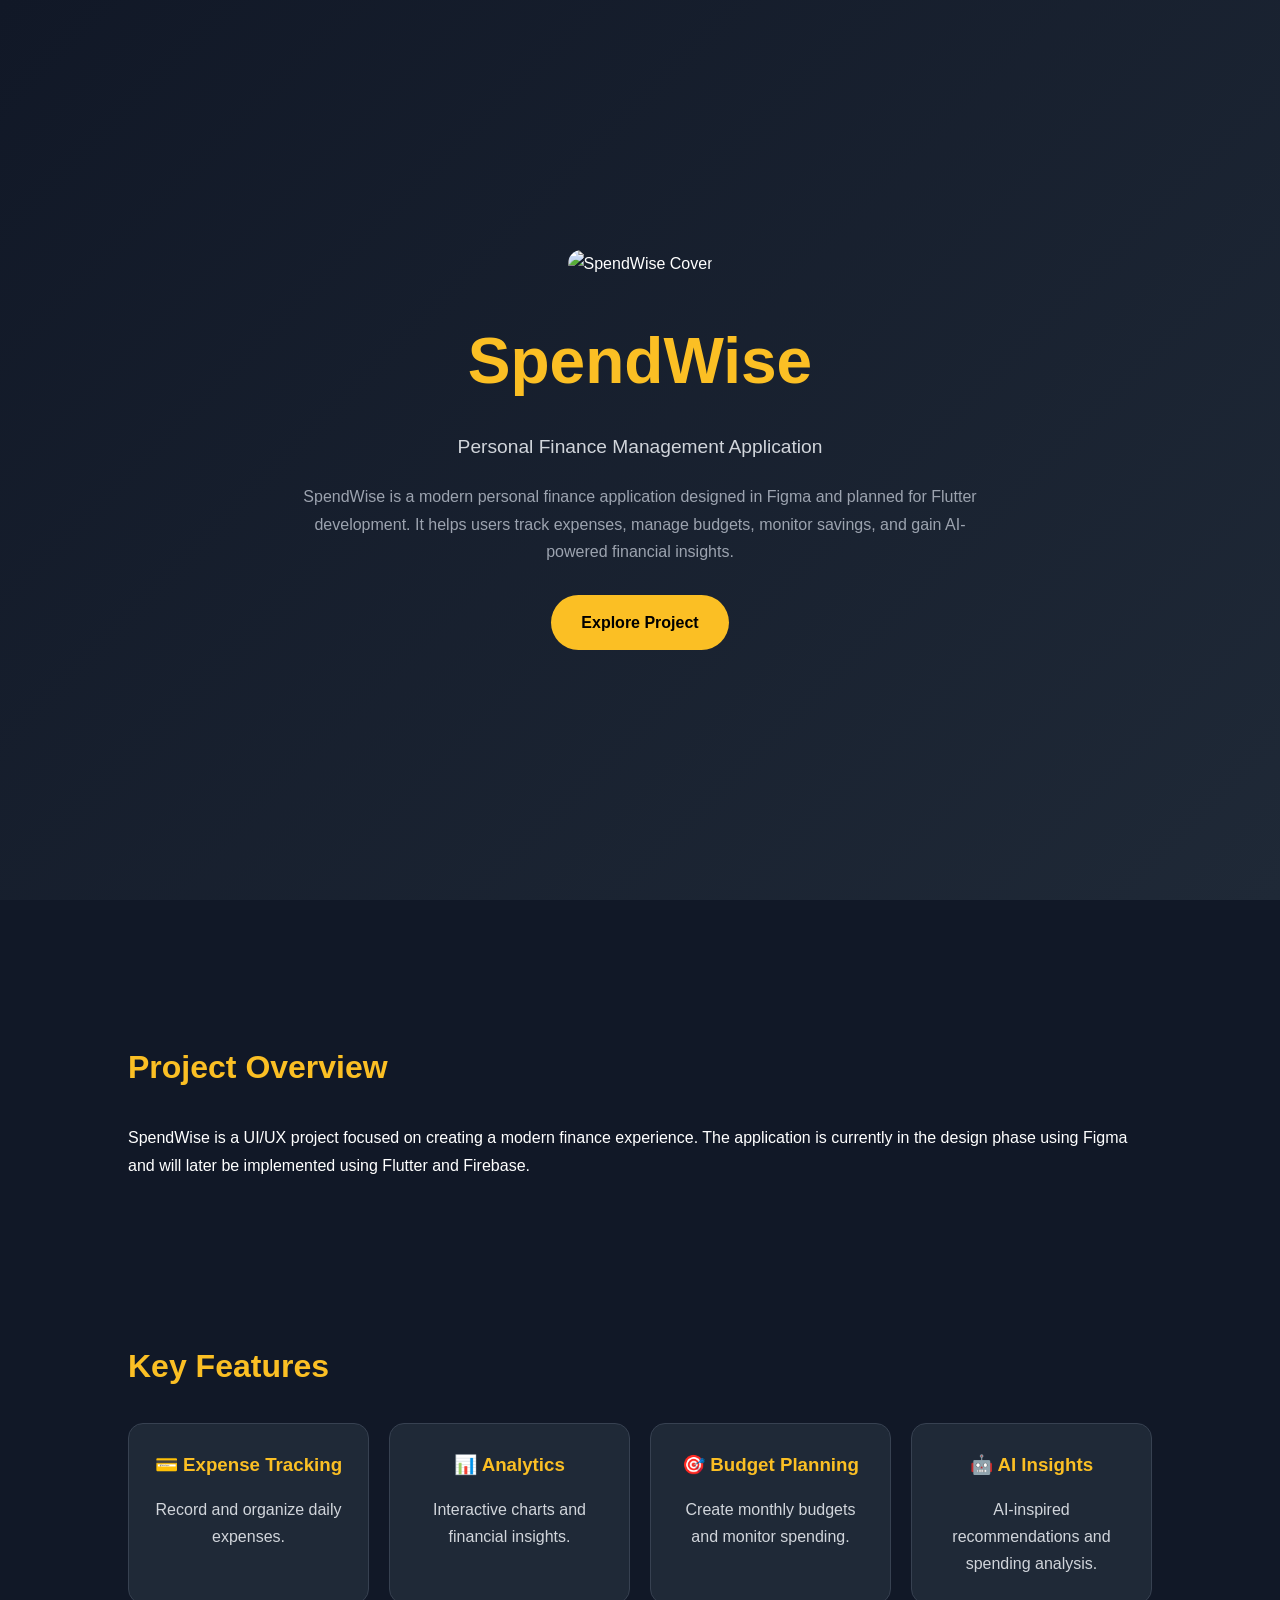
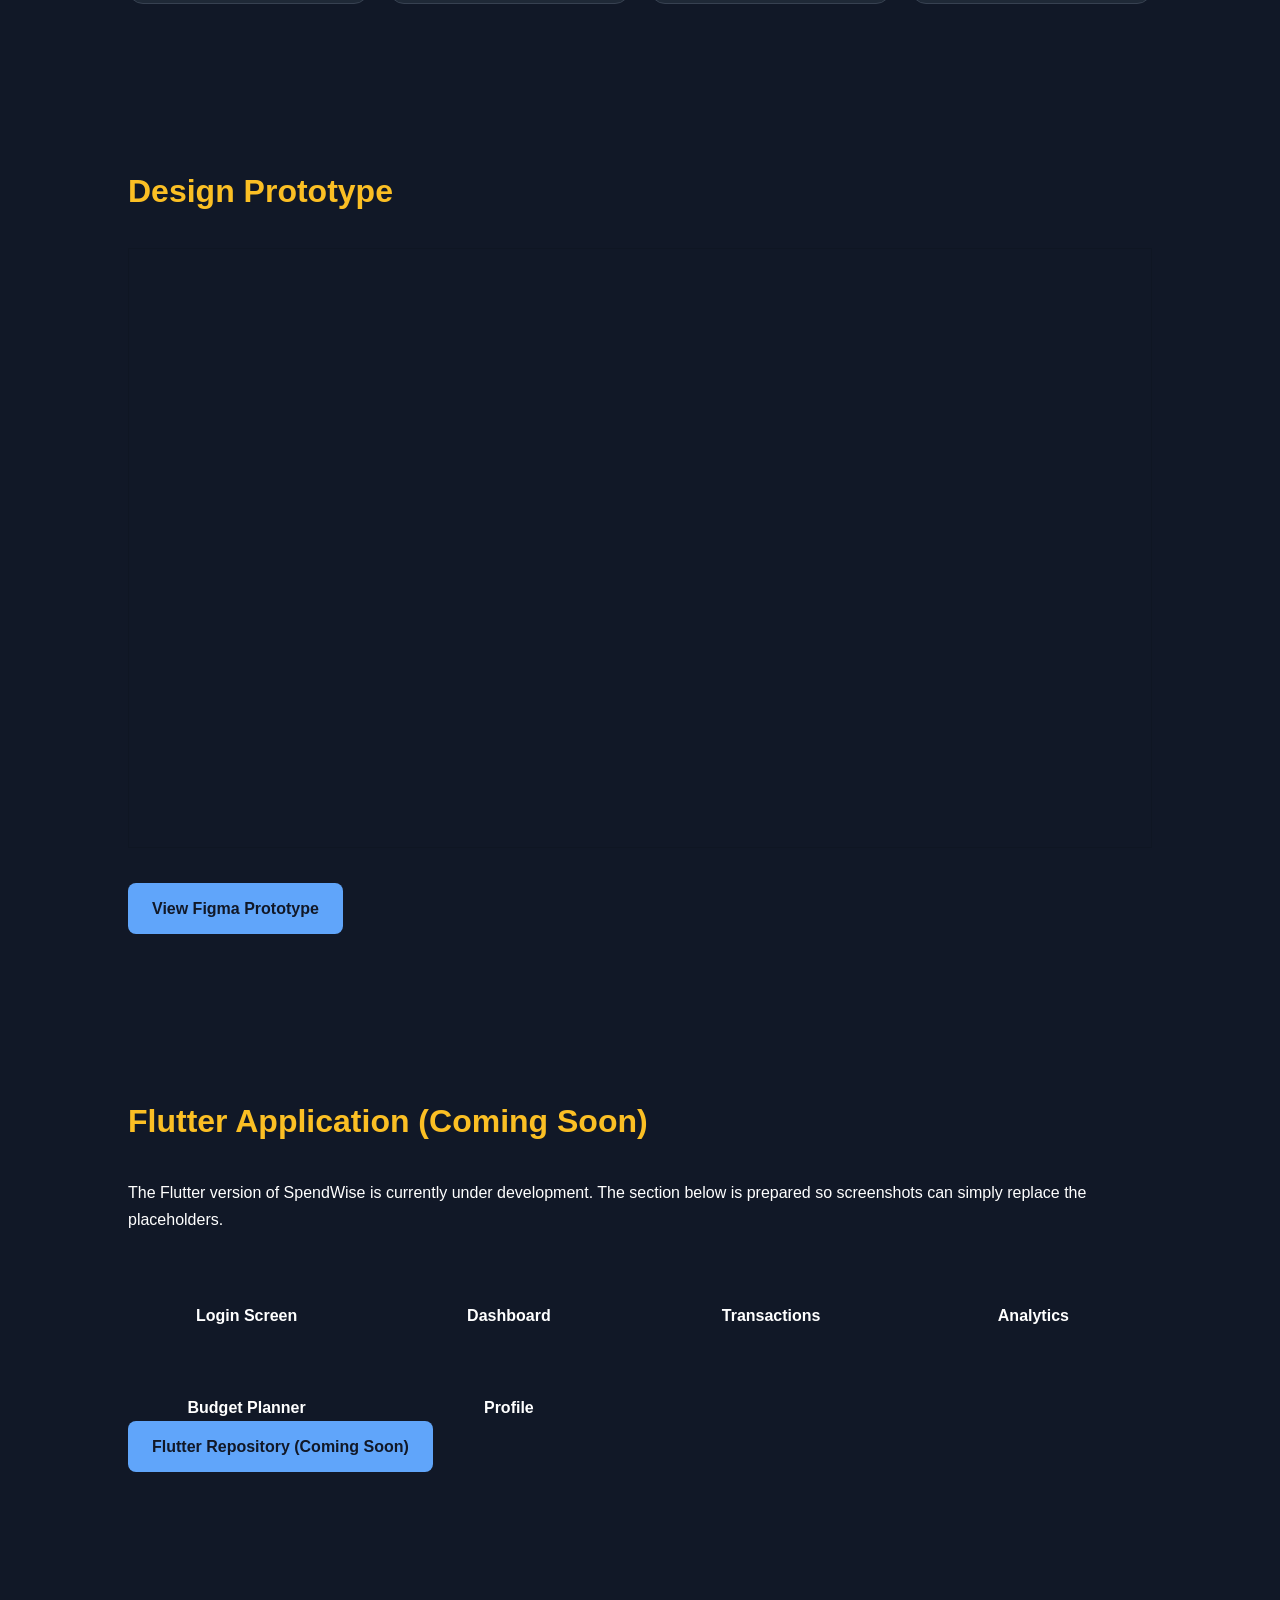
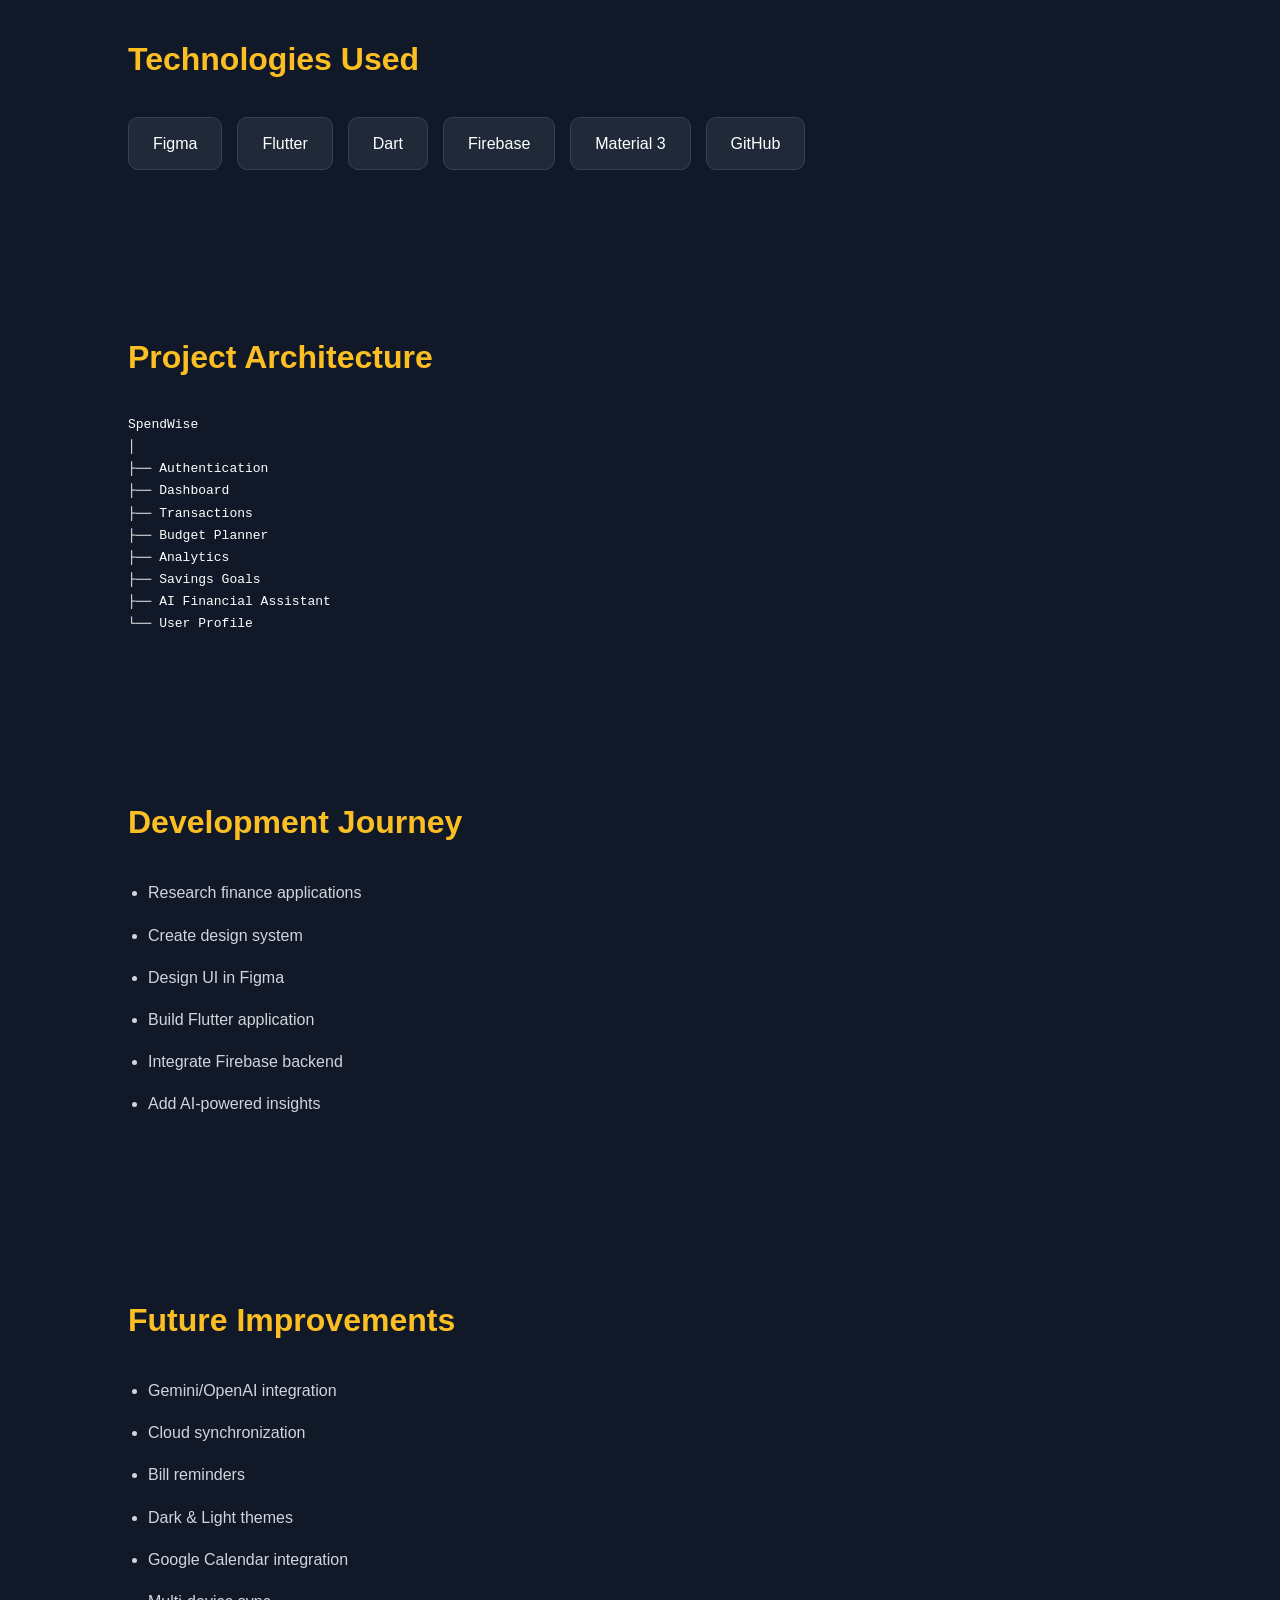
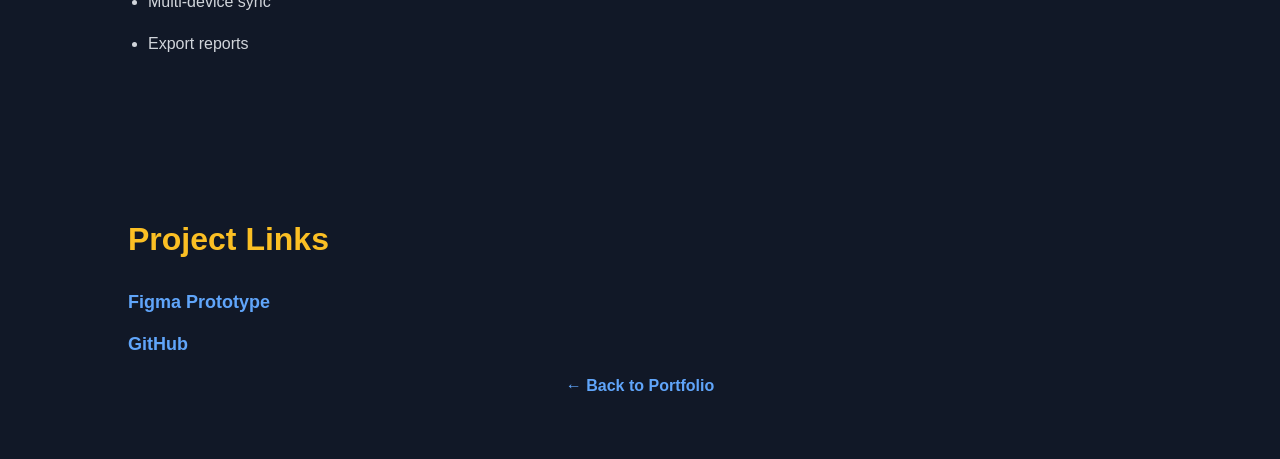
==== spendwise.html @ 38d52746 "Update spendwise.html" ====
<!DOCTYPE html>
<html lang="en">
<head>
<meta charset="UTF-8">
<meta name="viewport" content="width=device-width, initial-scale=1.0">
<title>SpendWise | Amritha Lal</title>
<link rel="stylesheet" href="style.css">
</head>
<body>

<header class="hero">
<div class="hero-content">
<img src="spendwise-cover.jpeg" alt="SpendWise Cover" class="project-image">
<h1>SpendWise</h1>
<p class="subtitle">Personal Finance Management Application</p>
<p class="description">
SpendWise is a modern personal finance application designed in Figma and planned
for Flutter development. It helps users track expenses, manage budgets,
monitor savings, and gain AI-powered financial insights.
</p>
<a href="#overview" class="btn">Explore Project</a>
</div>
</header>

<section id="overview">
<h2>Project Overview</h2>
<p>
SpendWise is a UI/UX project focused on creating a modern finance experience.
The application is currently in the design phase using Figma and will later
be implemented using Flutter and Firebase.
</p>
</section>

<section>
<h2>Key Features</h2>

<div class="feature-container">

<div class="feature-card">
<h3>💳 Expense Tracking</h3>
<p>Record and organize daily expenses.</p>
</div>

<div class="feature-card">
<h3>📊 Analytics</h3>
<p>Interactive charts and financial insights.</p>
</div>

<div class="feature-card">
<h3>🎯 Budget Planning</h3>
<p>Create monthly budgets and monitor spending.</p>
</div>

<div class="feature-card">
<h3>🤖 AI Insights</h3>
<p>AI-inspired recommendations and spending analysis.</p>
</div>

</div>
</section>

<section>
<h2>Design Prototype</h2>

<iframe
style="border:1px solid rgba(0,0,0,.1)"
width="100%"
height="600"
src="https://embed.figma.com/design/I4mIQQeDhkKKWaCfkrU2Qx/Untitled?node-id=3-3140&embed-host=share"
allowfullscreen>
</iframe>

<br><br>

<a href="https://www.figma.com/proto/I4mIQQeDhkKKWaCfkrU2Qx/Untitled?node-id=3-3140&t=xR0ZHUvNyePggxF4-1"
target="_blank"
class="figma-btn">
View Figma Prototype
</a>

</section>

<section>

<h2>Flutter Application (Coming Soon)</h2>

<p>
The Flutter version of SpendWise is currently under development.
The section below is prepared so screenshots can simply replace the placeholders.
</p>

<div class="flutter-gallery">

<div class="app-screen">
<img src="login-placeholder.jpeg" alt="">
<h4>Login Screen</h4>
</div>

<div class="app-screen">
<img src="dashboard-placeholder.jpeg" alt="">
<h4>Dashboard</h4>
</div>

<div class="app-screen">
<img src="transactions-placeholder.jpeg" alt="">
<h4>Transactions</h4>
</div>

<div class="app-screen">
<img src="analytics-placeholder.jpeg" alt="">
<h4>Analytics</h4>
</div>

<div class="app-screen">
<img src="budget-placeholder.jpeg" alt="">
<h4>Budget Planner</h4>
</div>

<div class="app-screen">
<img src="profile-placeholder.jpeg" alt="">
<h4>Profile</h4>
</div>

</div>

<a href="https://github.com/AMRITHA-LAL/SpendWise"
target="_blank"
class="figma-btn">
Flutter Repository (Coming Soon)
</a>

</section>

<section>

<h2>Technologies Used</h2>

<div class="skills-container">
<div class="skill">Figma</div>
<div class="skill">Flutter</div>
<div class="skill">Dart</div>
<div class="skill">Firebase</div>
<div class="skill">Material 3</div>
<div class="skill">GitHub</div>
</div>

</section>

<section>

<h2>Project Architecture</h2>

<pre>
SpendWise
│
├── Authentication
├── Dashboard
├── Transactions
├── Budget Planner
├── Analytics
├── Savings Goals
├── AI Financial Assistant
└── User Profile
</pre>

</section>

<section>

<h2>Development Journey</h2>

<ul>
<li>Research finance applications</li>
<li>Create design system</li>
<li>Design UI in Figma</li>
<li>Build Flutter application</li>
<li>Integrate Firebase backend</li>
<li>Add AI-powered insights</li>
</ul>

</section>

<section>

<h2>Future Improvements</h2>

<ul>
<li>Gemini/OpenAI integration</li>
<li>Cloud synchronization</li>
<li>Bill reminders</li>
<li>Dark & Light themes</li>
<li>Google Calendar integration</li>
<li>Multi-device sync</li>
<li>Export reports</li>
</ul>

</section>

<section id="contact">

<h2>Project Links</h2>

<p><a href="https://www.figma.com/proto/I4mIQQeDhkKKWaCfkrU2Qx/Untitled?node-id=3-3140&t=xR0ZHUvNyePggxF4-1">Figma Prototype</a></p>

<p><a href="https://github.com/AMRITHA-LAL">GitHub</a></p>

<div style="text-align:center;">

    <a href="index.html" class="back-btn">
        ← Back to Portfolio
    </a>

</div>

</section>

</body>
</html>
---- style.css ----
*{
    margin:0;
    padding:0;
    box-sizing:border-box;
}

html{
    scroll-behavior:smooth;
}

body{
    font-family:Segoe UI, sans-serif;
    background:#111827;
    color:white;
    line-height:1.7;
}

/* HERO */

.hero{
    min-height:100vh;
    display:flex;
    justify-content:center;
    align-items:center;
    text-align:center;
    padding:40px;
    margin-bottom:60px;
    background:linear-gradient(
    135deg,
    #111827,
    #1f2937
    );
}

.profile-image{
    width:180px;
    height:180px;
    object-fit:cover;
    border-radius:50%;
    border:5px solid #ffffff;
    box-shadow:0 4px 15px rgba(0,0,0,0.2);
    margin-bottom:20px;
}

.hero-content{
    max-width:700px;
     color:white;
}

.hero h3{
    color:#fbbf24;
    margin-bottom:10px;
}

.hero h1{
    font-size:4rem;
    margin-bottom:15px;
}

.subtitle{
    font-size:1.4rem;
    color:#d1d5db;
}

.description{
    margin-top:20px;
    margin-bottom:30px;
    color:#9ca3af;
}

.btn{
    display:inline-block;
    padding:14px 30px;
    background:#fbbf24;
    color:black;
    text-decoration:none;
    border-radius:30px;
    font-weight:bold;
}

/* SECTIONS */

section{
    padding:80px 10%;
}

section h2{
    margin-bottom:30px;
    font-size:2rem;
    color:#fbbf24;
}

/* ABOUT */

#about p{
    max-width:800px;
    color:#d1d5db;
}

/* SKILLS */

.skills-container{
    display:flex;
    flex-wrap:wrap;
    gap:15px;
}

.skill{
    background:#1f2937;
    padding:12px 24px;
    border-radius:10px;
    border:1px solid #374151;
}

/* PROJECT */

.project-card{
    background:#1f2937;
    padding:25px;
    border-radius:15px;
    border:1px solid #374151;
}

.project-card h3{
    margin-bottom:15px;
    color:#fbbf24;
}

/* BLOG */

.blog-grid{
    display:grid;
    grid-template-columns:
    repeat(auto-fit,minmax(280px,1fr));
    gap:25px;
}

.blog-card{
    background:#1f2937;
    padding:25px;
    border-radius:15px;
    border:1px solid #374151;
    transition:0.3s;
}

.blog-card:hover{
    transform:translateY(-5px);
}

.blog-card h3{
    margin-bottom:10px;
}

.date{
    color:#9ca3af;
    margin-bottom:15px;
}

.blog-card a{
    display:inline-block;
    margin-top:15px;
    color:#60a5fa;
    text-decoration:none;
    font-weight:bold;
}

/* CONTACT */

/* CONTACT SECTION */

#contact{
    padding: 60px 10%;
}

#contact h2{
    color: #fbbf24;
    margin-bottom: 20px;
}

#contact p{
    margin-bottom: 12px;
    font-size: 18px;
}

#contact a{
     color:#60a5fa;
    text-decoration: none;
}

#contact a:hover{
    text-decoration: underline;
}

/* MOBILE */

@media(max-width:768px){

.hero h1{
    font-size:2.5rem;
}

.subtitle{
    font-size:1.1rem;
}

section{
    padding:60px 8%;
}

}
/* GALLERY */

.filter-buttons{
    margin-bottom:20px;
}

.filter-buttons button{
    padding:10px 20px;
    margin:5px;
    border:none;
    border-radius:8px;
    cursor:pointer;
    background:#fbbf24;
    font-weight:bold;
}

.gallery-grid{
    display:grid;
    grid-template-columns:
    repeat(auto-fit,minmax(250px,1fr));
    gap:20px;
}

.gallery-card{
    background:#1f2937;
    padding:30px;
    border-radius:15px;
    border:1px solid #374151;
    transition:0.3s;
}

.gallery-card{
    background:#1f2937;
    padding:30px;
    border-radius:15px;
    border:1px solid #374151;
    transition:all 0.4s ease;
}

.hide{
    opacity:0;
    transform:scale(0.9);
    pointer-events:none;
    position:absolute;
}
/* FIGMA EMBED */

.figma-preview{
    margin-top:20px;
    margin-bottom:20px;
    border-radius:12px;
    overflow:hidden;
}

.figma-btn{
    display:inline-block;
    background:#60a5fa;
    color:#111827;
    text-decoration:none;
    padding:12px 24px;
    border-radius:8px;
    font-weight:bold;
    transition:0.3s;
}

.figma-btn:hover{
    transform:translateY(-2px);
}


.hero h1{

font-size:4rem;

color:#fbbf24;

margin-bottom:15px;

}

.subtitle{

font-size:1.2rem;

color:#d1d5db;

}

h2{

margin-bottom:25px;

color:#fbbf24;

font-size:2.2rem;

}

#count{

margin-bottom:20px;

color:#d1d5db;

}

.project-card,
.email-box{

background:#1f2937;

padding:30px;

border-radius:15px;

border:1px solid #374151;

margin-bottom:20px;

transition:0.3s;

}

.project-card:hover{

transform:translateY(-5px);

}

.project-card h3{

color:#fbbf24;

margin-bottom:10px;

}

.project-card p{

color:#d1d5db;

}

a{
    color:#60a5fa;
    text-decoration:none;
    font-weight:bold;
    transition:0.3s;
}

a:hover{
    color:#93c5fd;
}

ul{

padding-left:20px;

}

li{

margin-bottom:15px;

color:#d1d5db;

}

hr{

border:none;

height:1px;

background:#374151;

margin:40px 0;

}

@media(max-width:768px){

.hero h1{

font-size:2.5rem;

}

h2{

font-size:1.8rem;

}

}
.flutter-gallery {

    display: grid;
    grid-template-columns: repeat(auto-fit, minmax(220px, 1fr));
    gap: 25px;
    margin-top: 30px;

}


.app-screen {

    text-align: center;

}


.app-screen img {

    width: 100%;
    max-width: 260px;
    border-radius: 20px;
    box-shadow: 0 10px 25px rgba(0,0,0,0.15);

}


.app-screen h4 {

    margin-top: 12px;

}
.project-image {

    width: 300px;
    max-width: 90%;
    border-radius: 25px;
    margin-bottom: 30px;

}
.feature-container {

display:grid;
grid-template-columns:repeat(auto-fit,minmax(220px,1fr));
gap:20px;
margin-top:30px;

}


.feature-card {

    padding: 25px;
    border-radius: 15px;
    background: #1f2937;
    text-align: center;
    color: #ffffff;
    border: 1px solid #374151;
    transition: 0.3s;
}

.feature-card:hover{
    transform: translateY(-6px);
}

.feature-card h3 {

    color: #fbbf24;
    margin-bottom: 15px;

}

.feature-card p {

    color: #d1d5db;
    line-height: 1.7;

}.demo-video {

    width: 90%;
    max-width: 1000px;
    height: auto;
    display: block;
    margin: 40px auto;
    border-radius: 20px;

}
.video-container {

    display: flex;
    justify-content: center;
    align-items: center;
    width: 100%;

}
.flutter-slider {

    width:100%;
    max-width:450px;
    height:650px;

    margin:40px auto;

    position:relative;

    overflow:hidden;

    border-radius:25px;

}


.slide {

    width:100%;
    height:100%;

    object-fit:contain;

    display:none;

}


.slide.active {

    display:block;

}



.slide-caption {

    text-align:center;

}



.slider-buttons {

    text-align:center;

    margin-top:20px;

}


.slider-buttons button {

    padding:10px 20px;

    margin:5px;

    border:none;

    border-radius:20px;

    cursor:pointer;

}
.flutter-slider {

width:100%;

max-width:420px;

height:700px;

margin:40px auto;

overflow:hidden;

border-radius:25px;

background:#111827;

}



.slide {

width:100%;

height:100%;

object-fit:contain;

display:none;

}



.slide.active {

display:block;

}



.slide-caption {

text-align:center;

margin-top:20px;

}



.slider-buttons {

text-align:center;

margin-top:20px;

}


.slider-buttons button {

padding:12px 25px;

margin:5px;

border:none;

border-radius:25px;

cursor:pointer;

font-size:16px;

}
.project-divider{
    border:0;
    height:1px;
    background:#555;
    margin:25px 0;
}
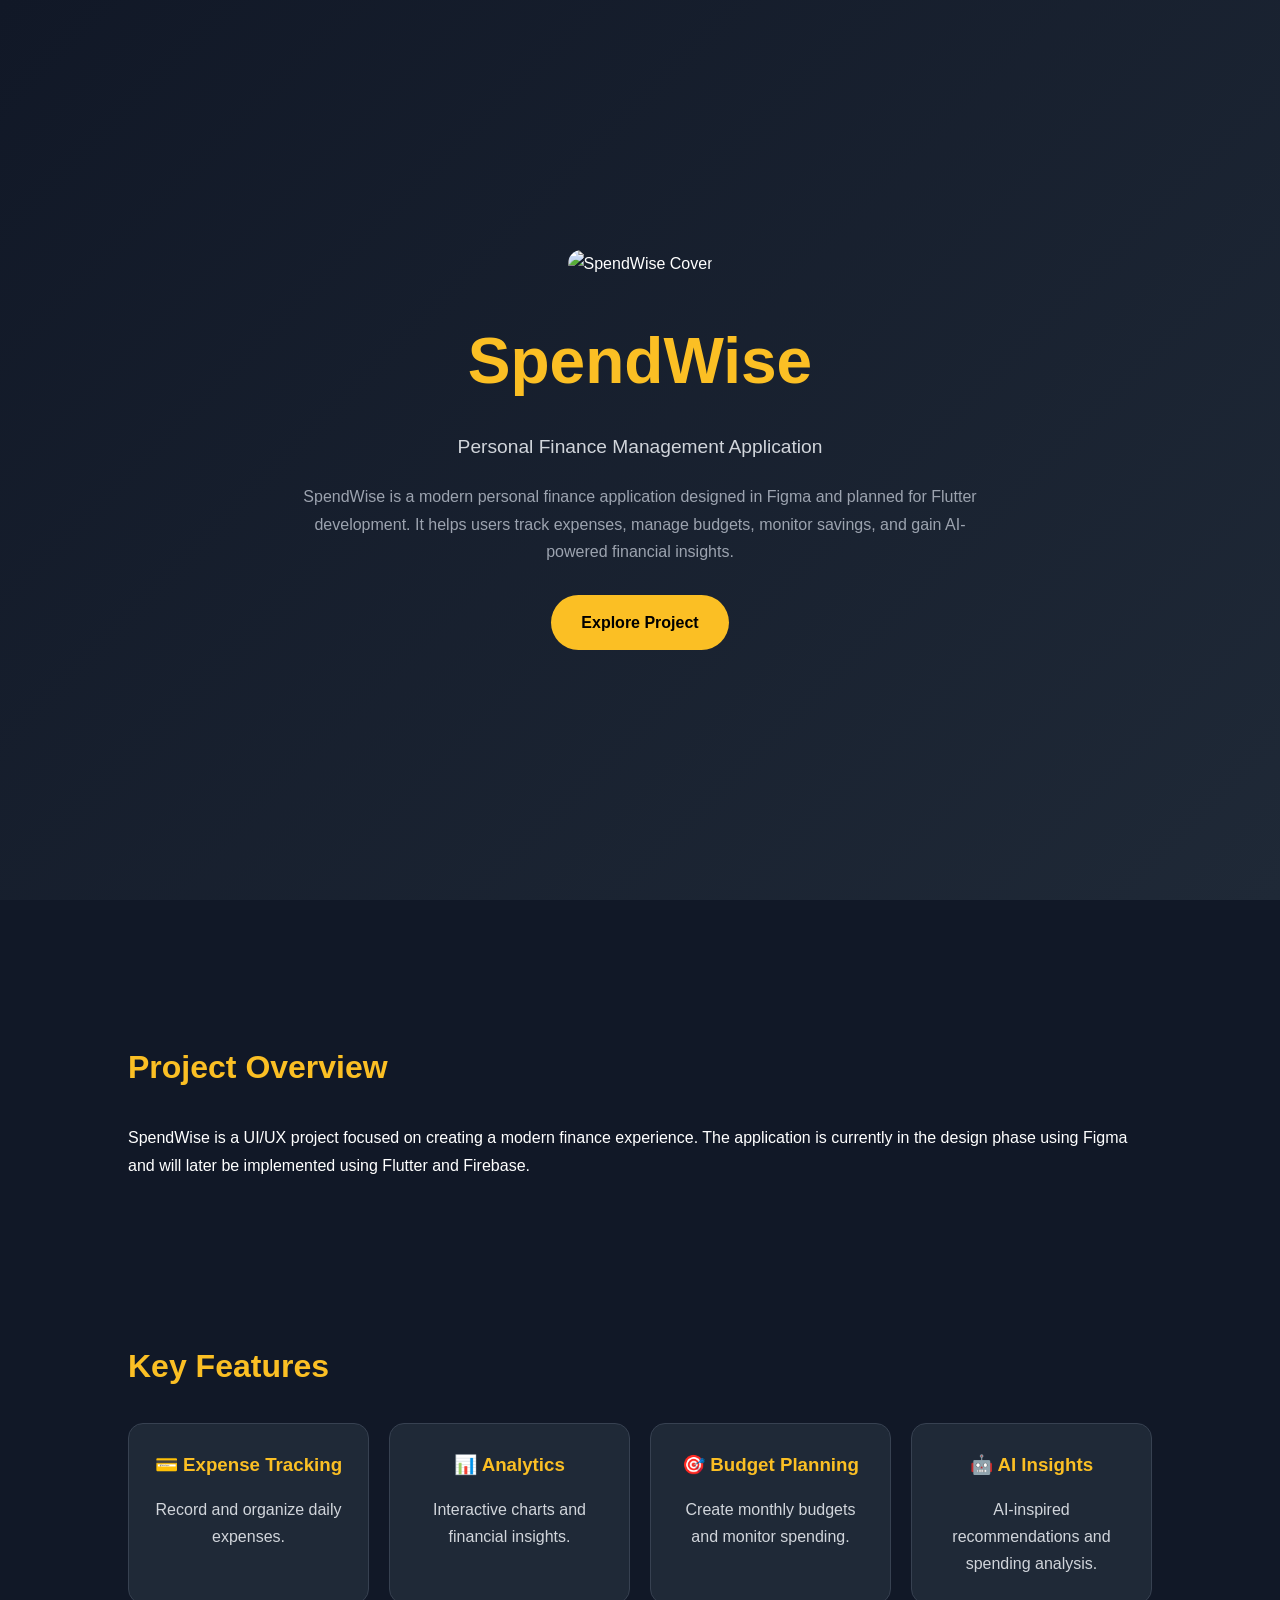
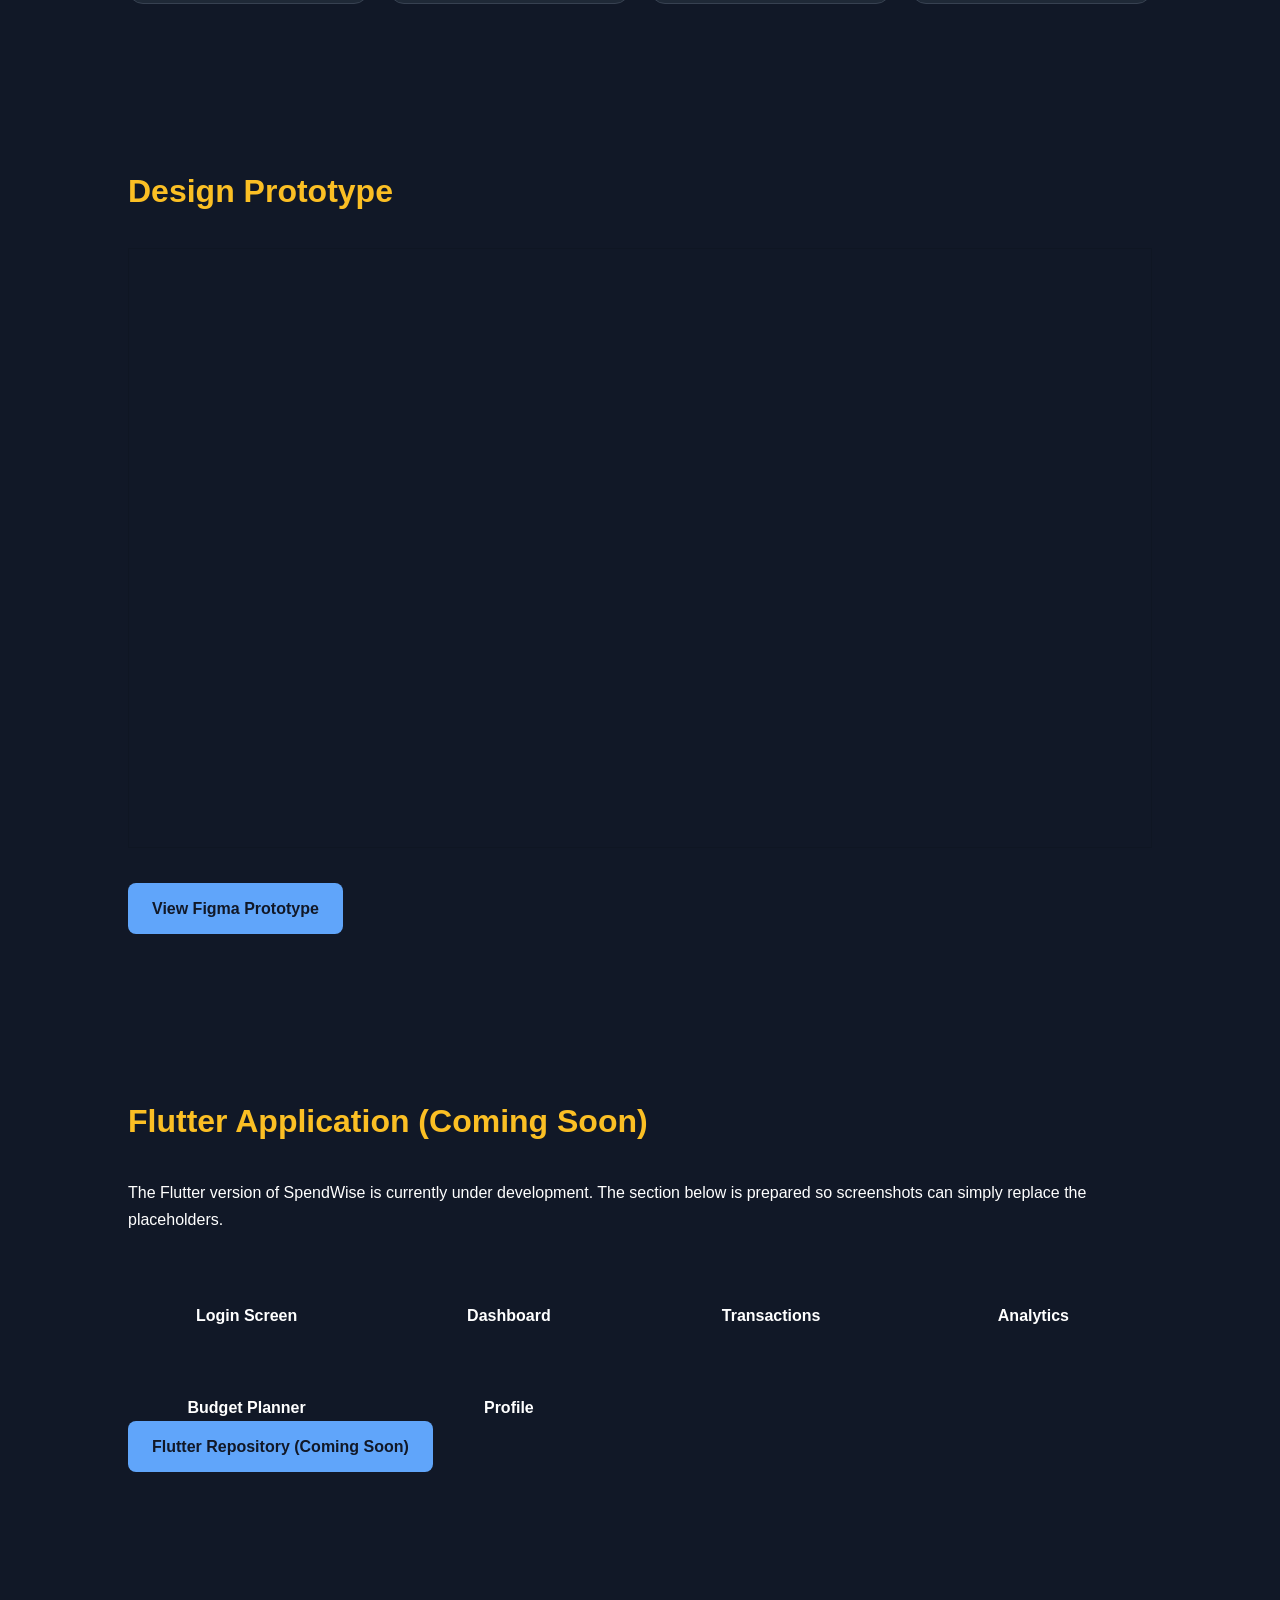
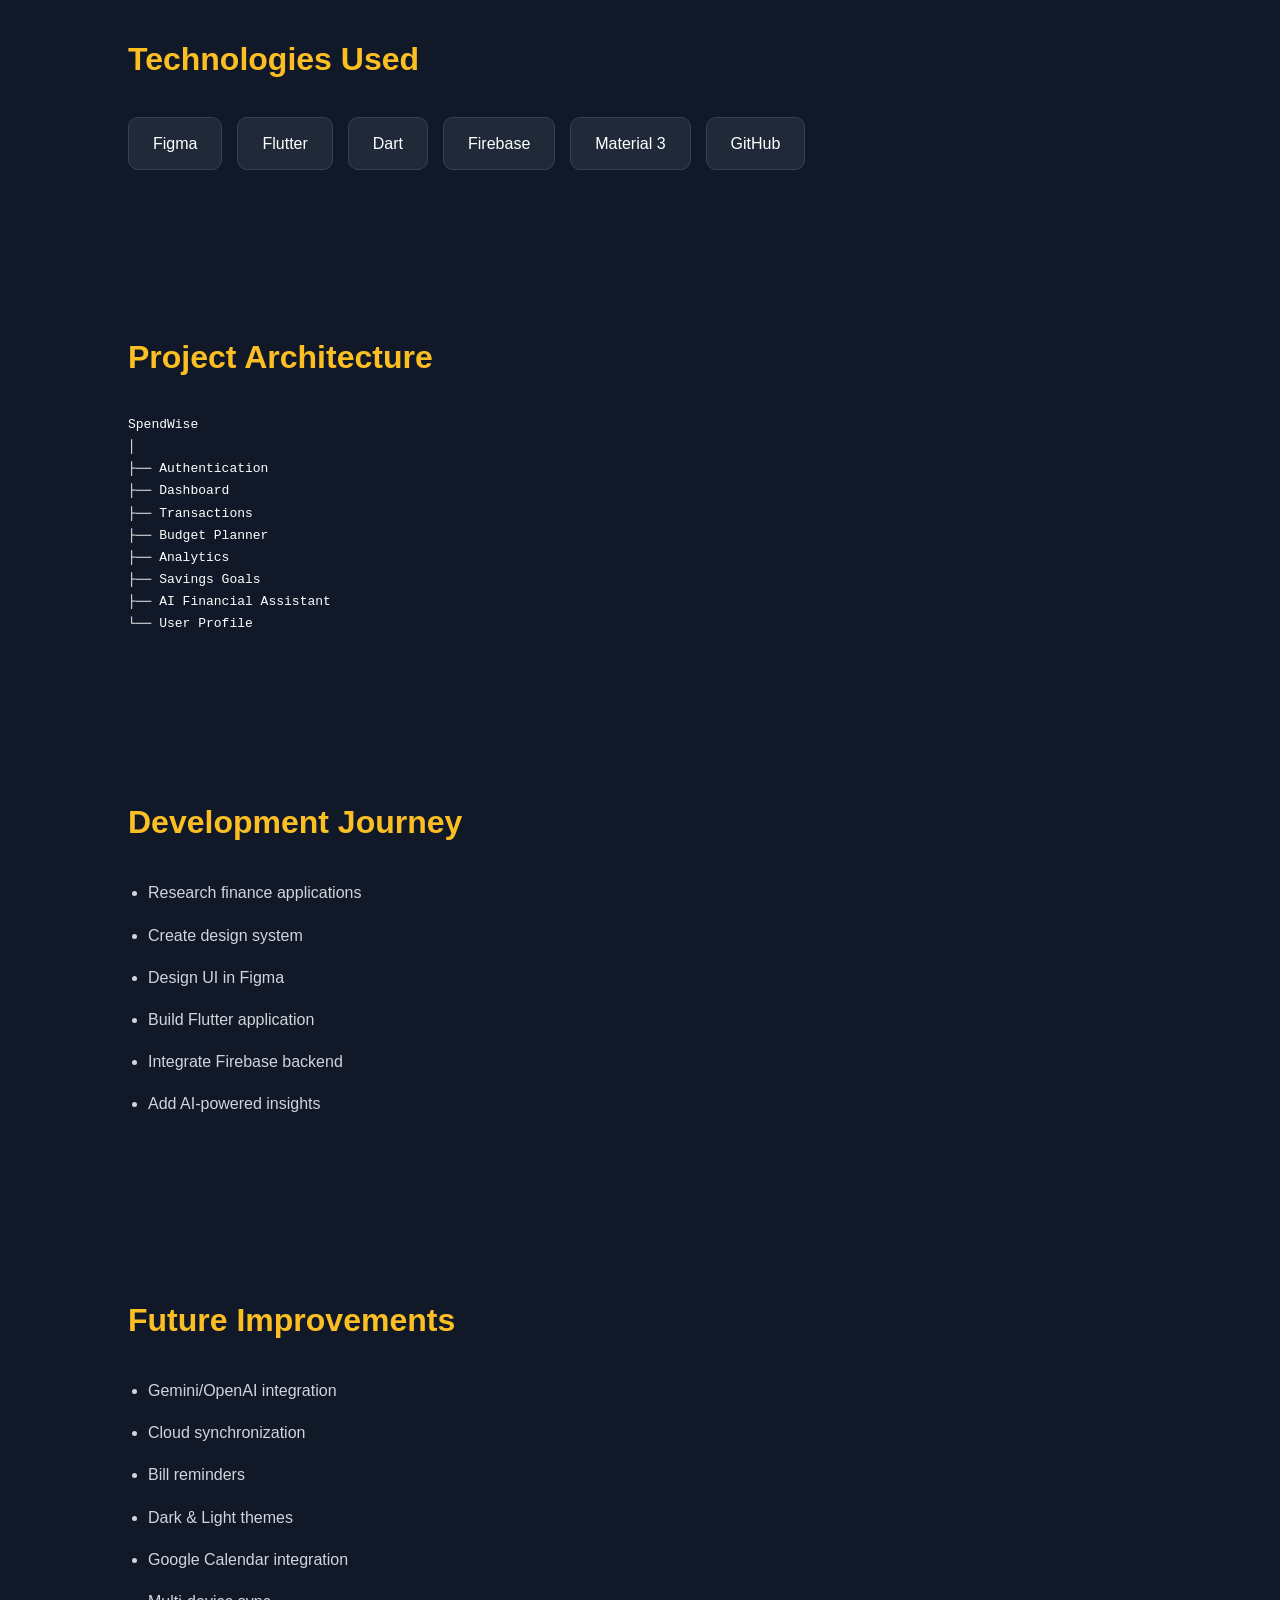
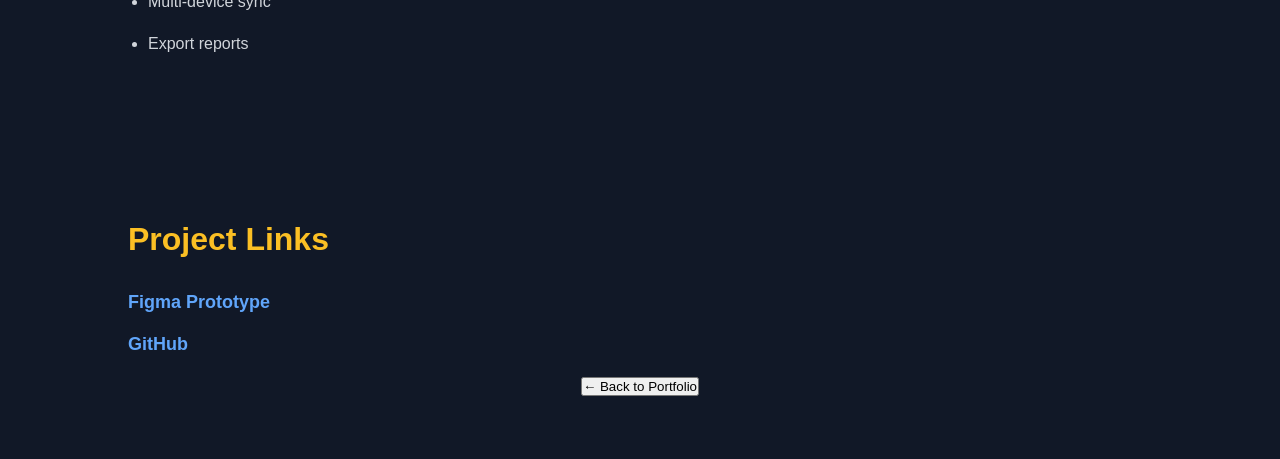
==== commit c098e6dd: "Update spendwise.html" ====
--- a/spendwise.html
+++ b/spendwise.html
@@ -206,9 +206,9 @@
 
 <div style="text-align:center;">
 
-    <a href="index.html" class="back-btn">
+     <button onclick="index.html">
         ← Back to Portfolio
-    </a>
+    </button>
 
 </div>
 
--- a/style.css
+++ b/style.css
@@ -647,3 +647,19 @@
     background:#555;
     margin:25px 0;
 }
+.back-btn{
+    display:inline-block;
+    padding:12px 28px;
+    margin-top:40px;
+    background:#0077ff;
+    color:#fff;
+    text-decoration:none;
+    border-radius:10px;
+    font-weight:600;
+    transition:0.3s;
+}
+
+.back-btn:hover{
+    background:#005fcc;
+    transform:translateY(-2px);
+}
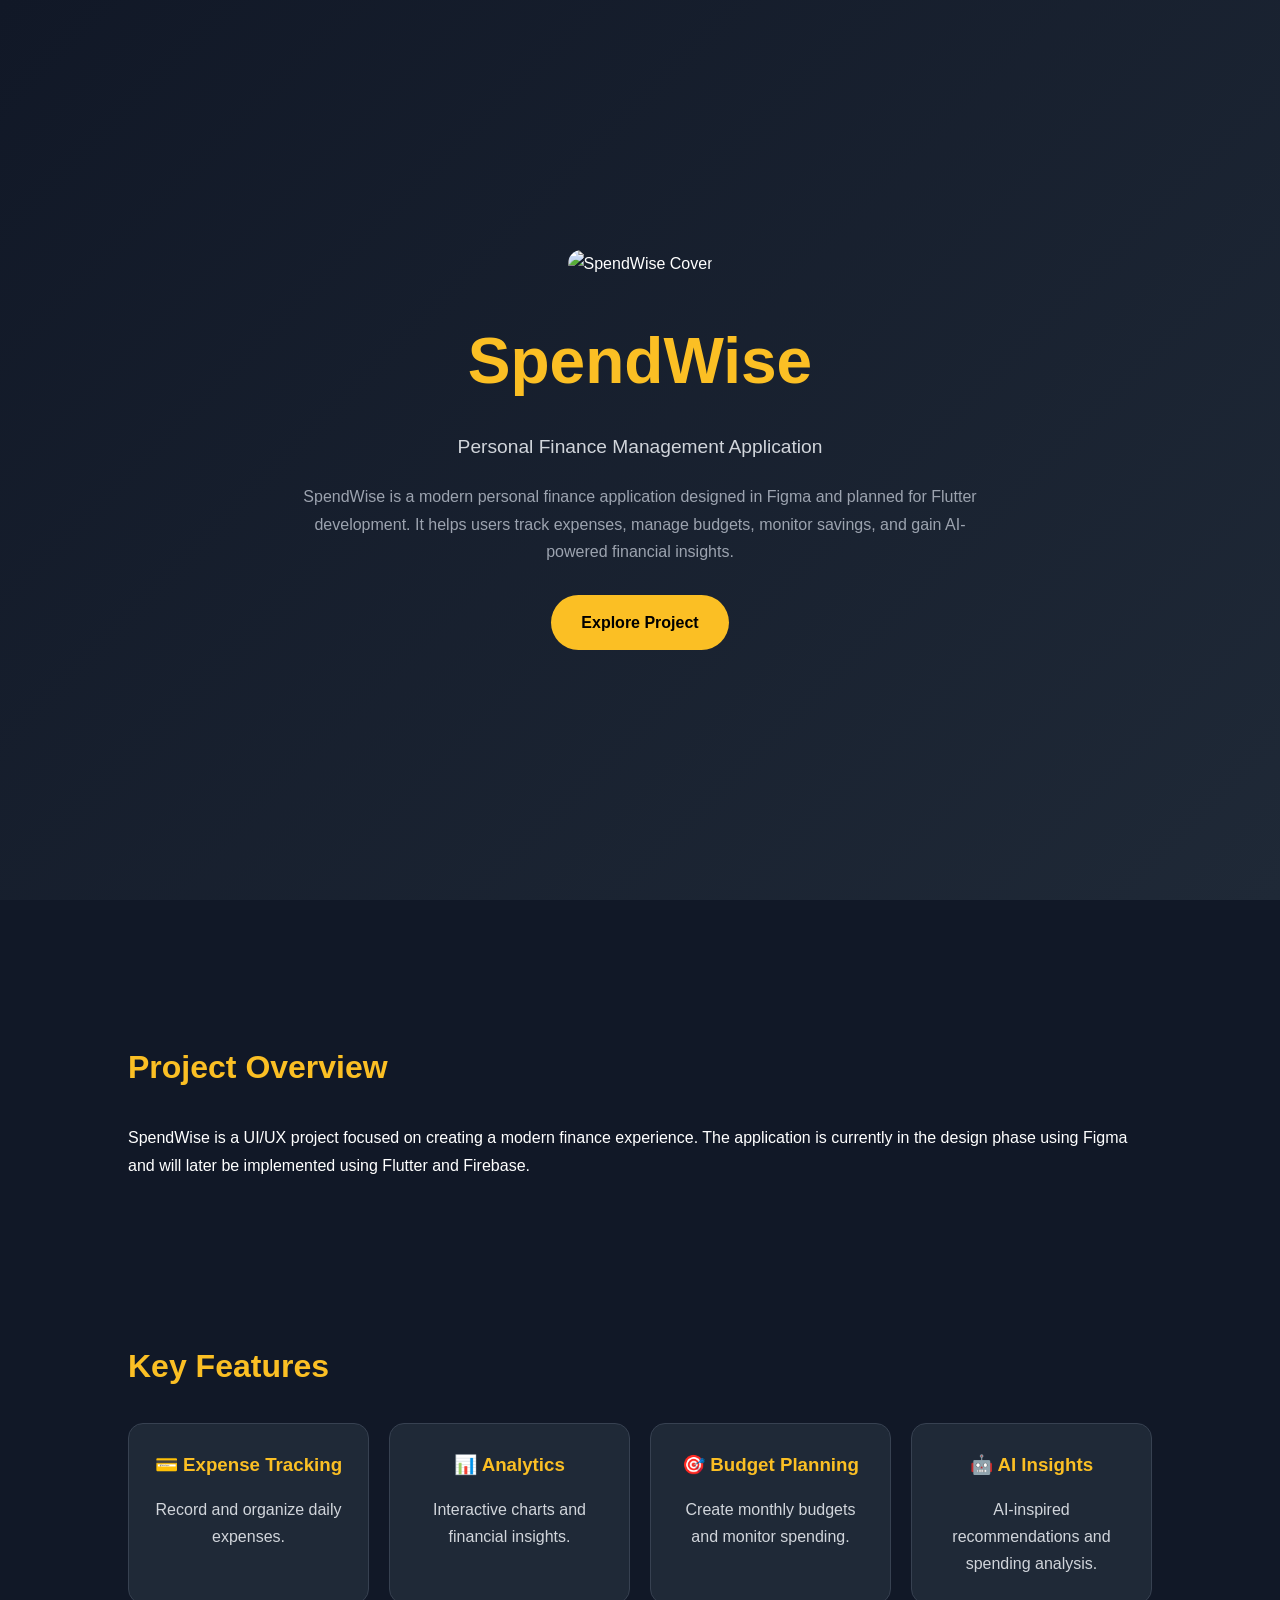
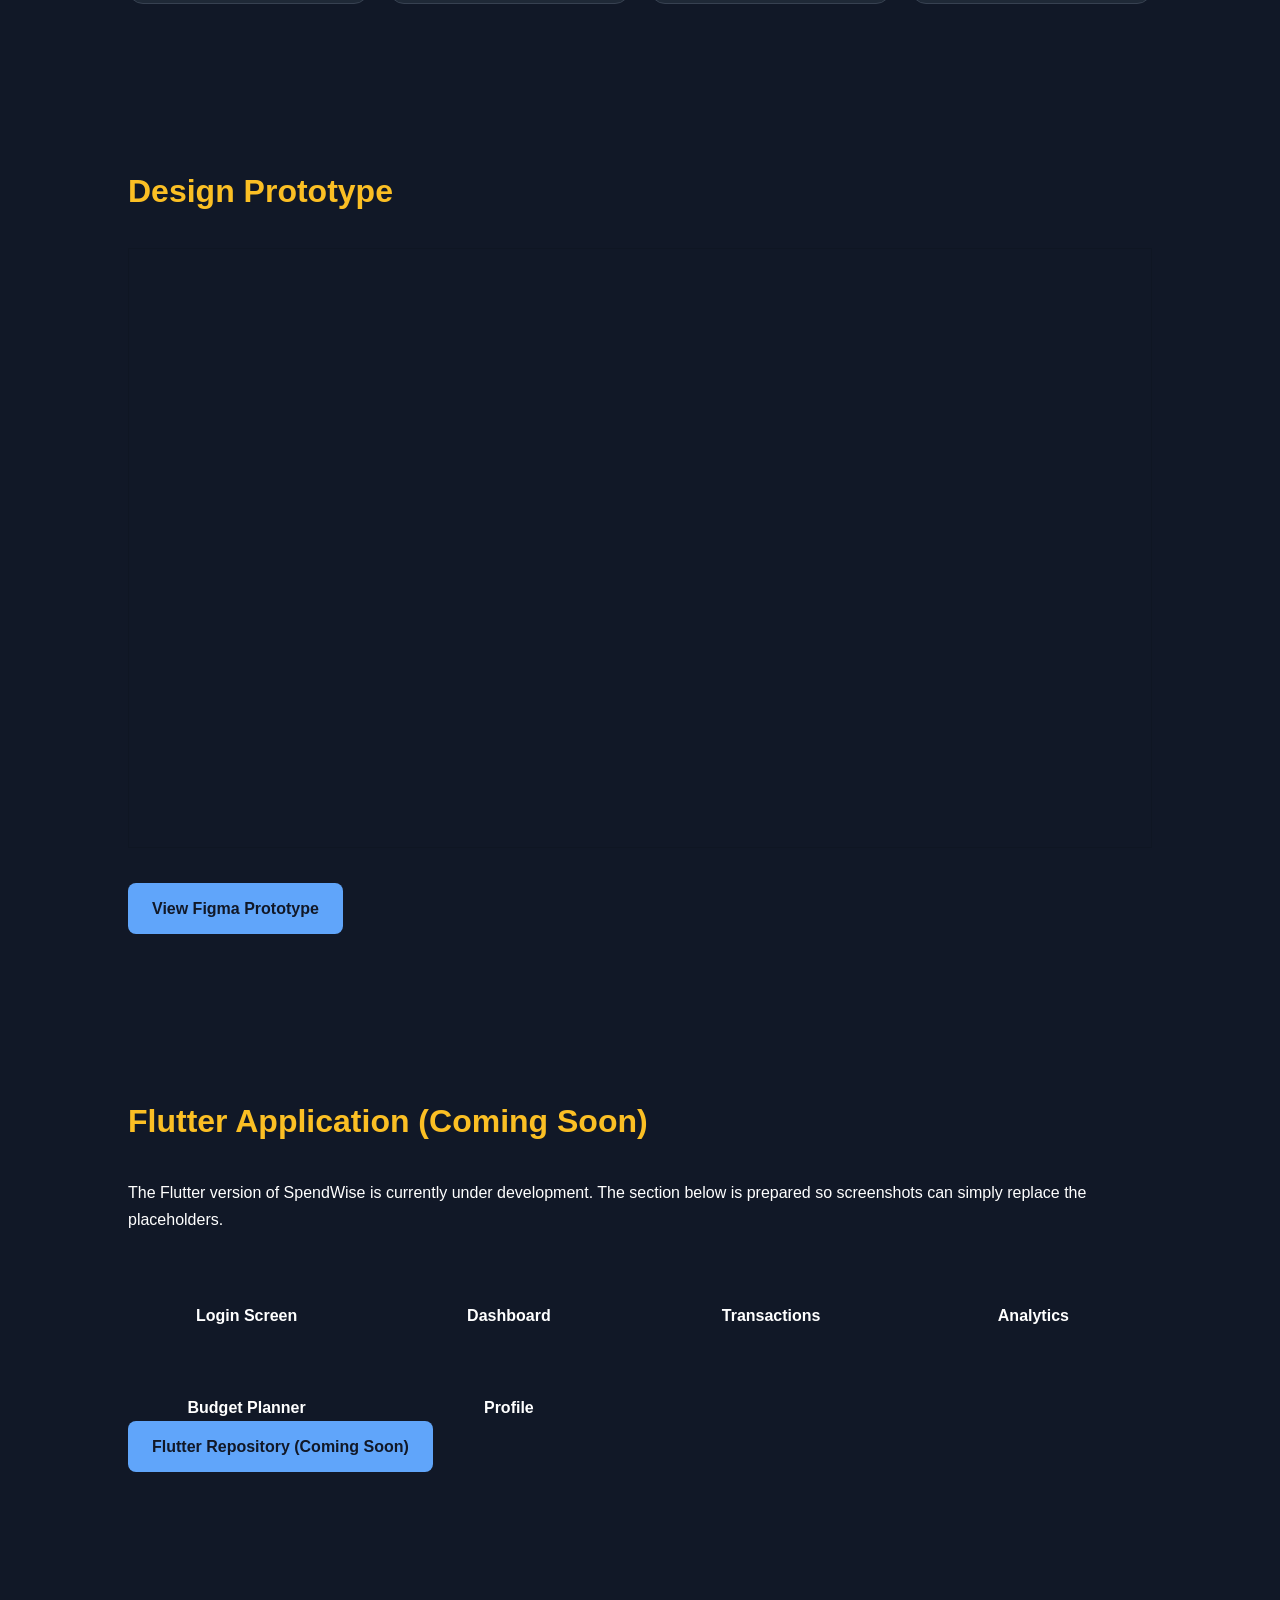
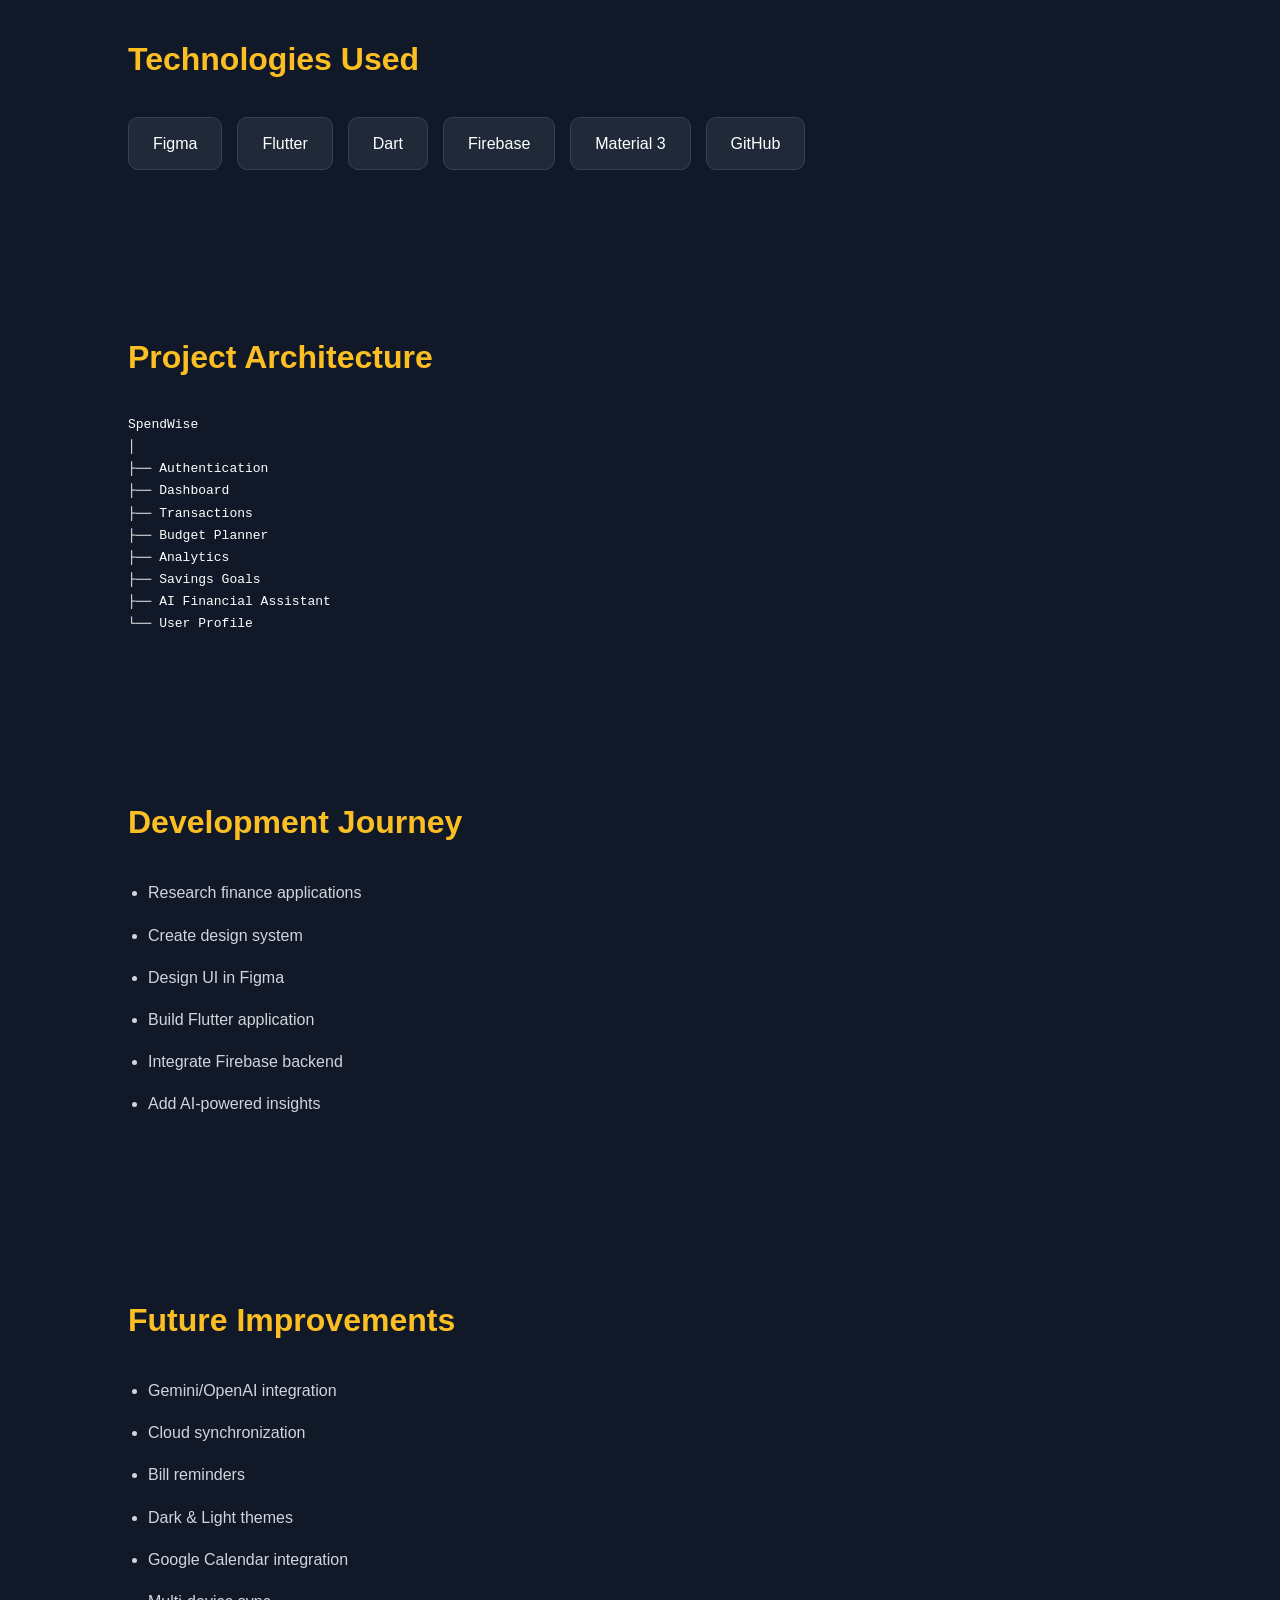
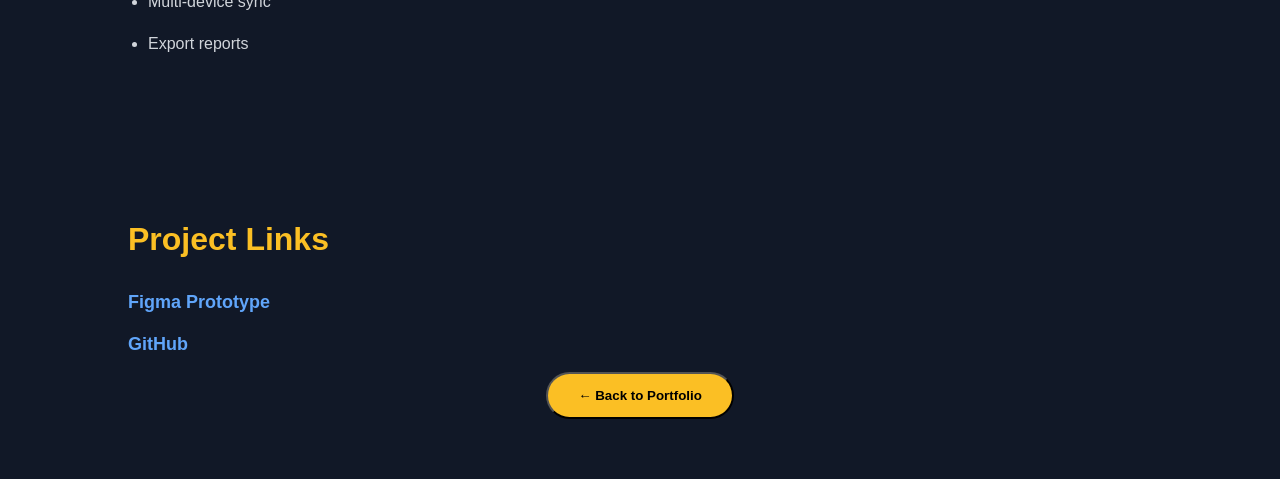
==== commit e447b5ae: "Update spendwise.html" ====
--- a/spendwise.html
+++ b/spendwise.html
@@ -206,7 +206,7 @@
 
 <div style="text-align:center;">
 
-     <button onclick="index.html">
+     <button onclick="index.html" class="btn">
         ← Back to Portfolio
     </button>
 
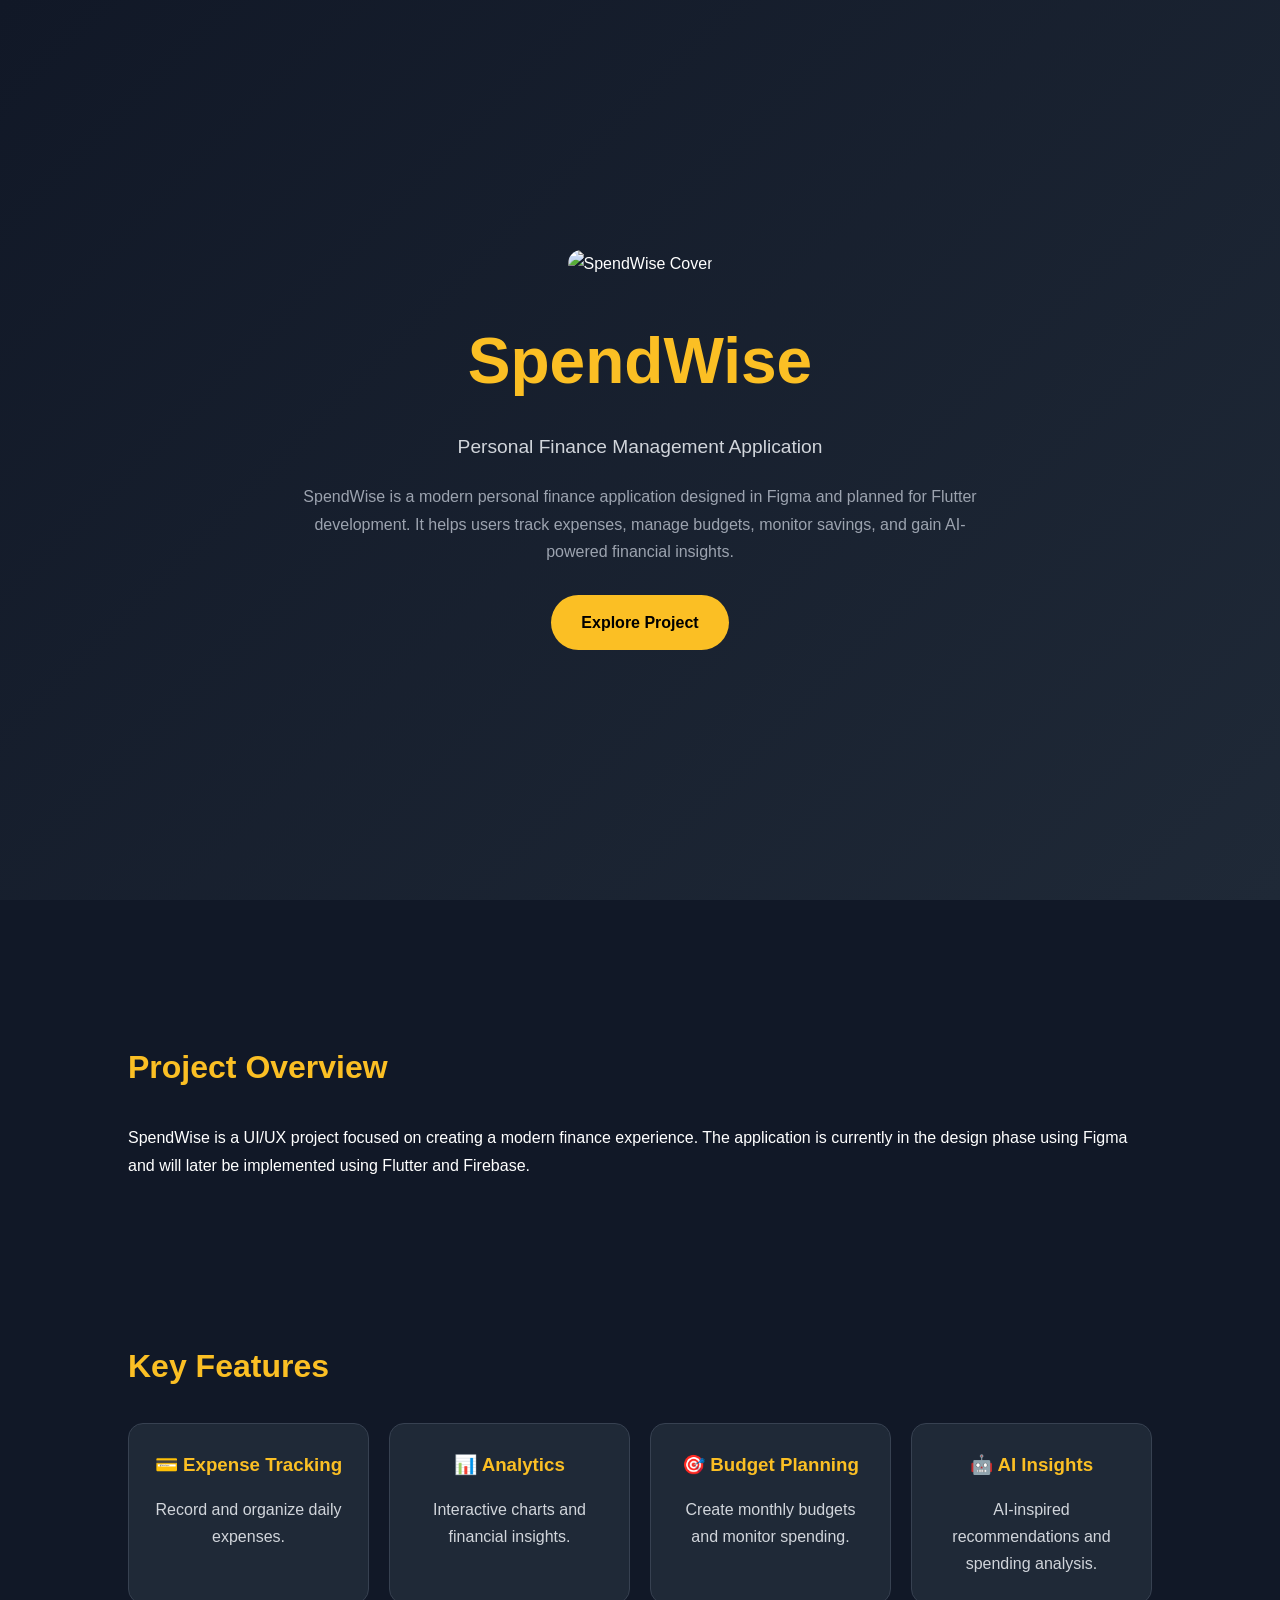
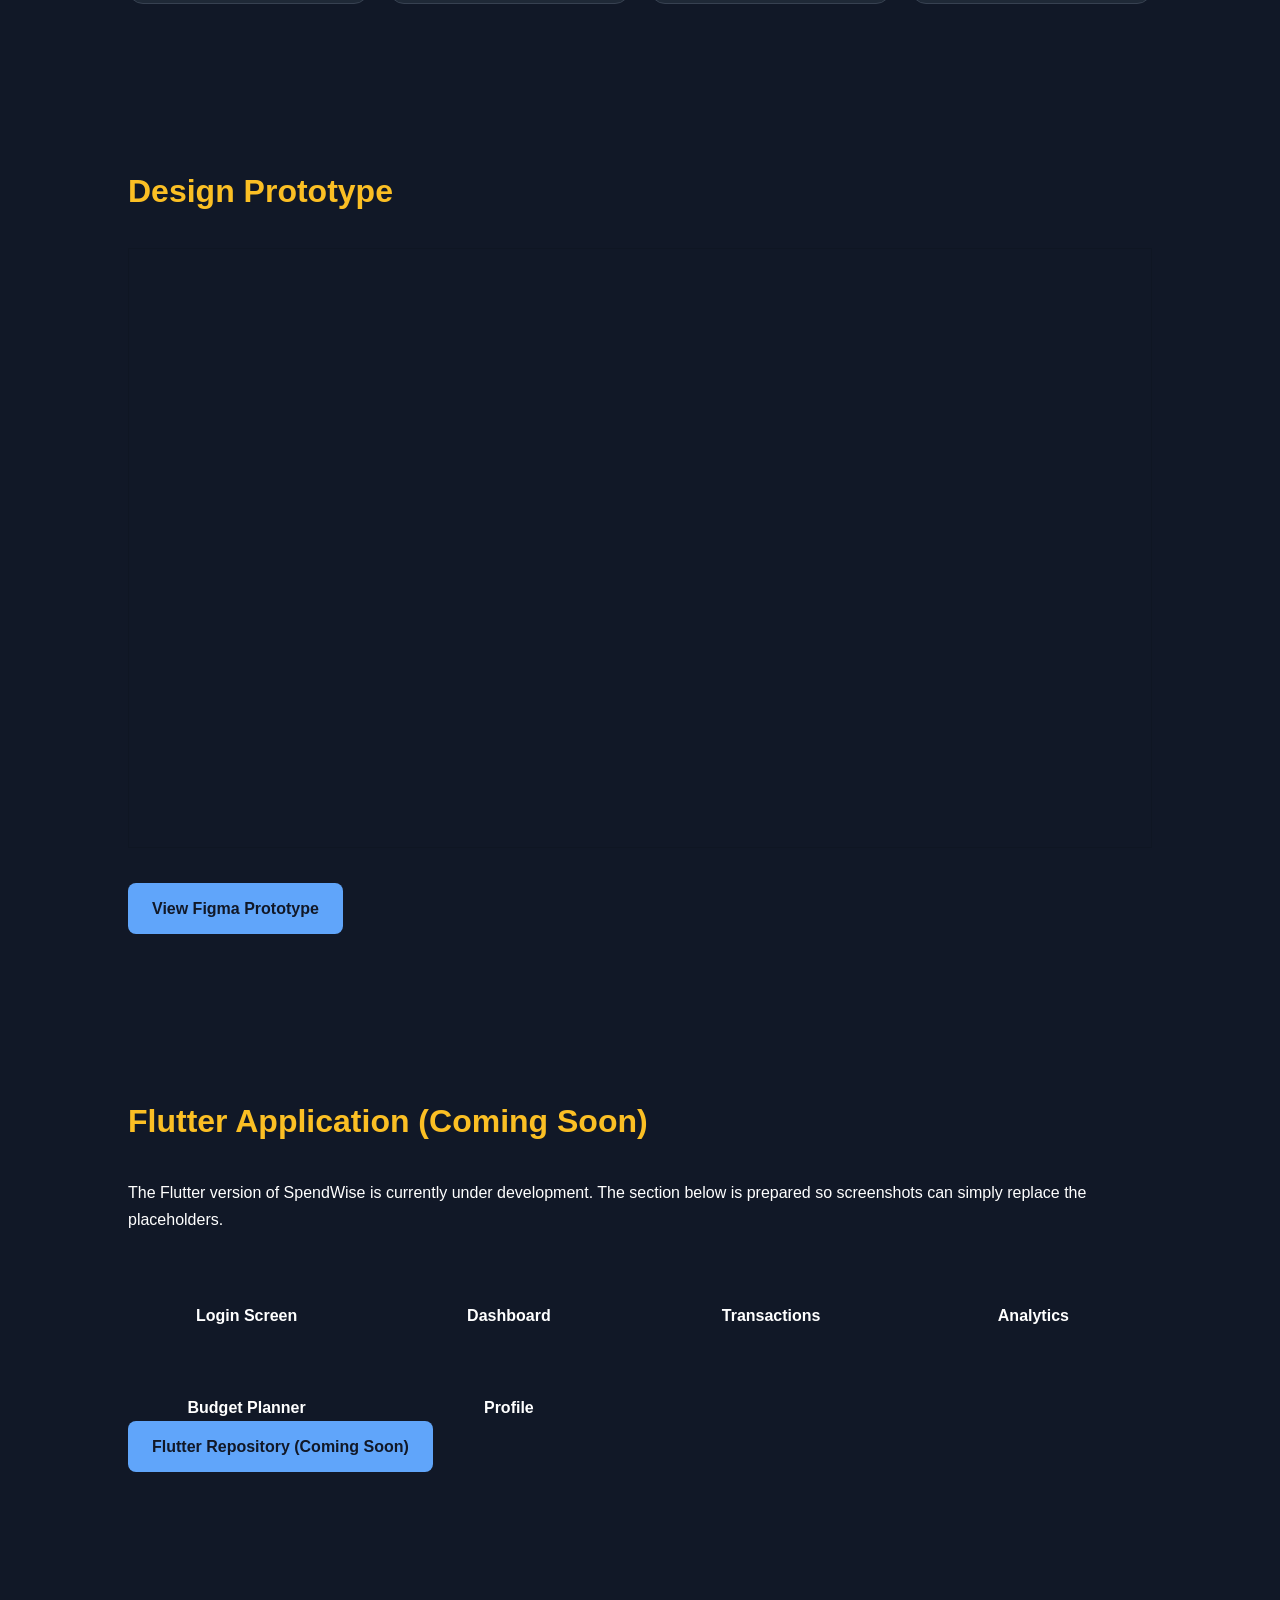
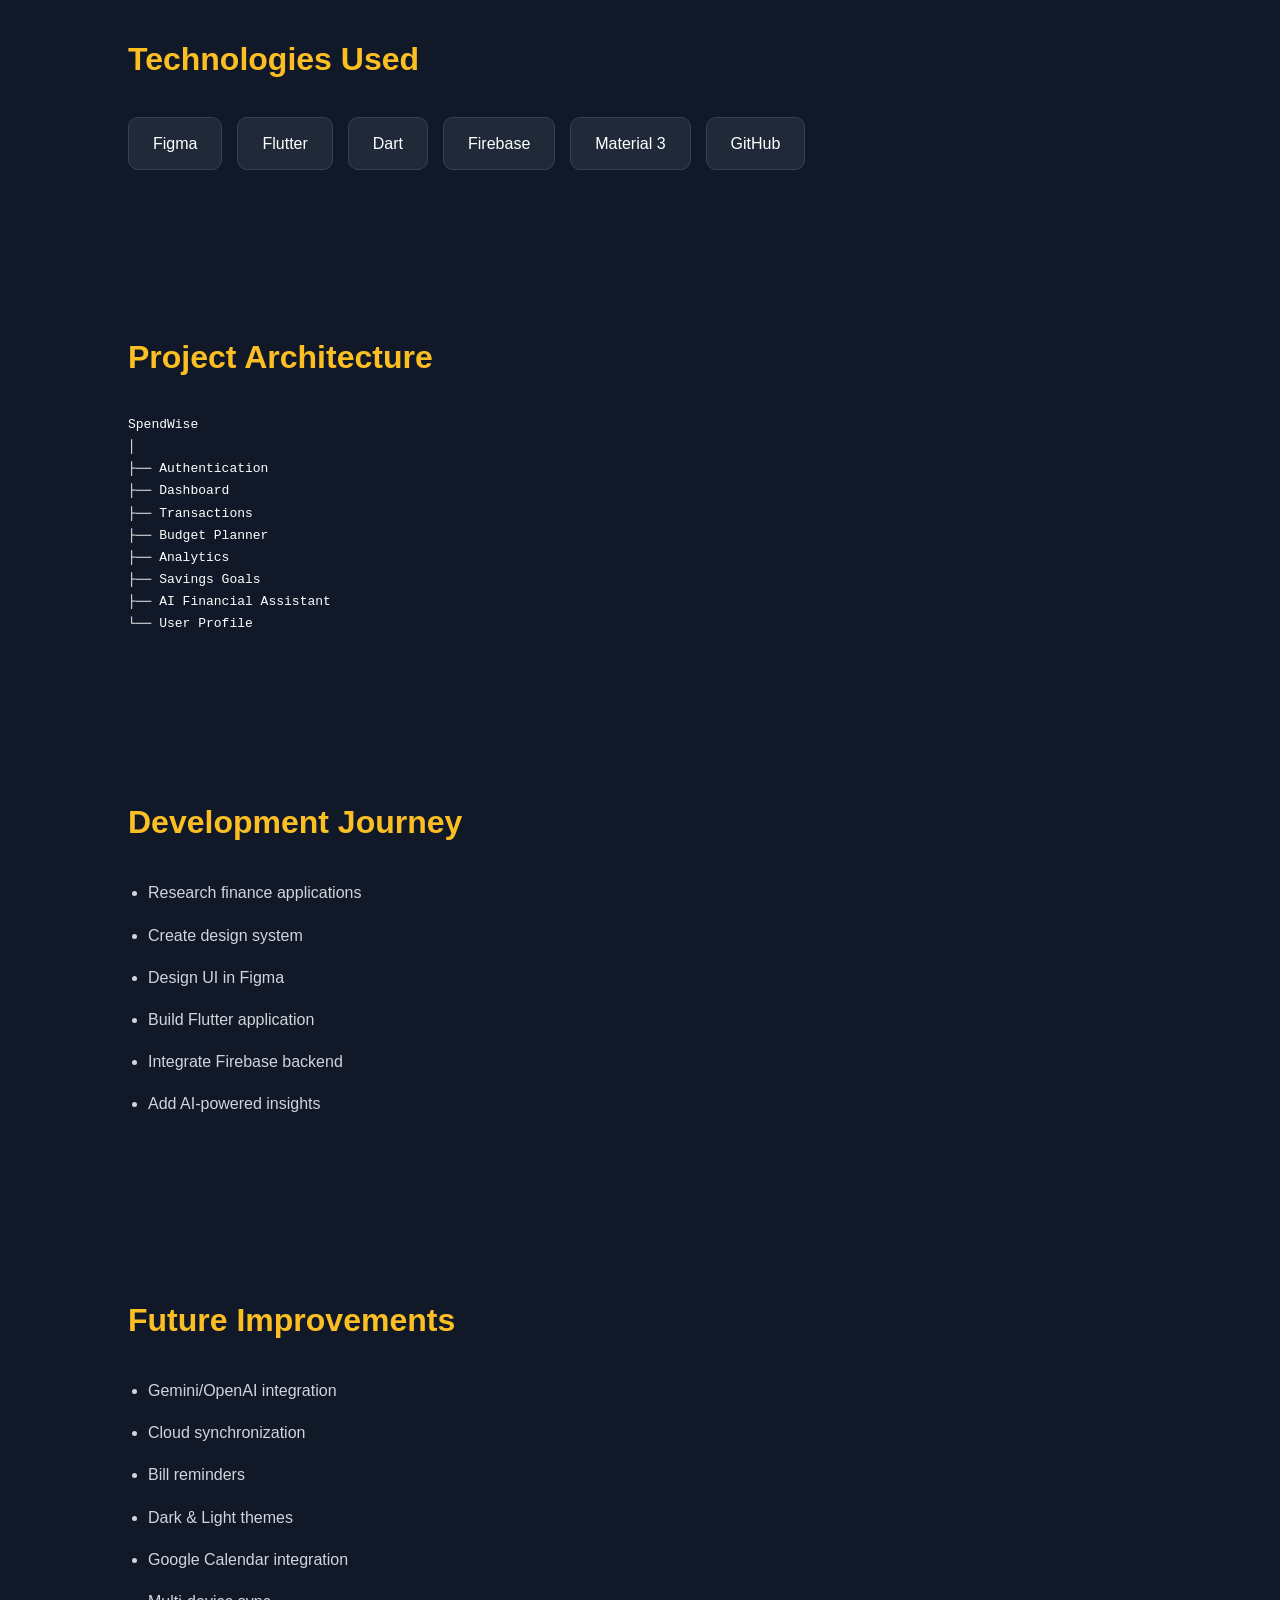
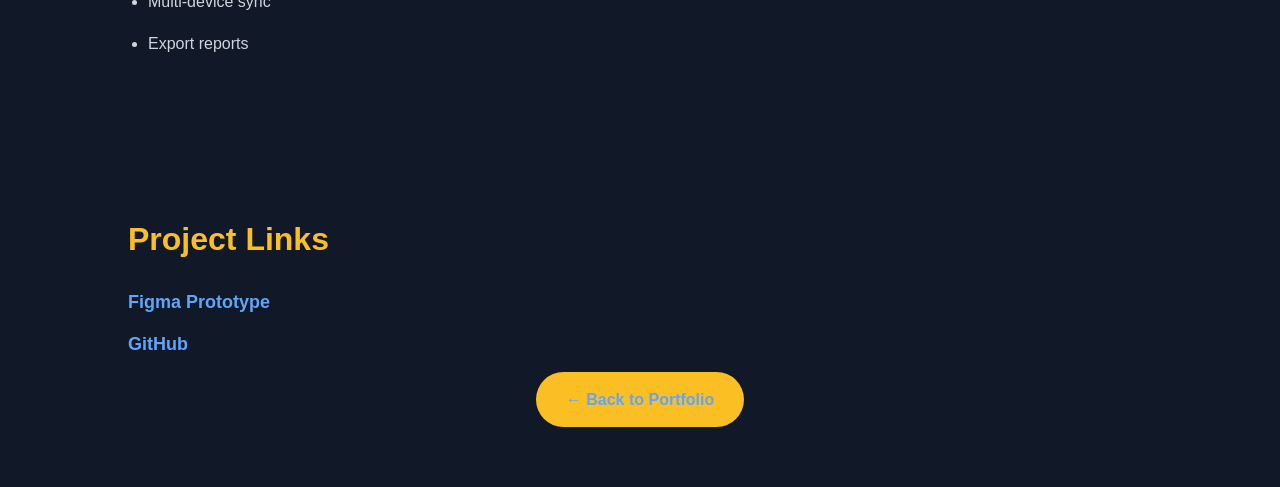
==== commit 8a4c59df: "Update spendwise.html" ====
--- a/spendwise.html
+++ b/spendwise.html
@@ -206,9 +206,9 @@
 
 <div style="text-align:center;">
 
-     <button onclick="index.html" class="btn">
+     <a href="index.html" class="btn">
         ← Back to Portfolio
-    </button>
+    </a>
 
 </div>
 
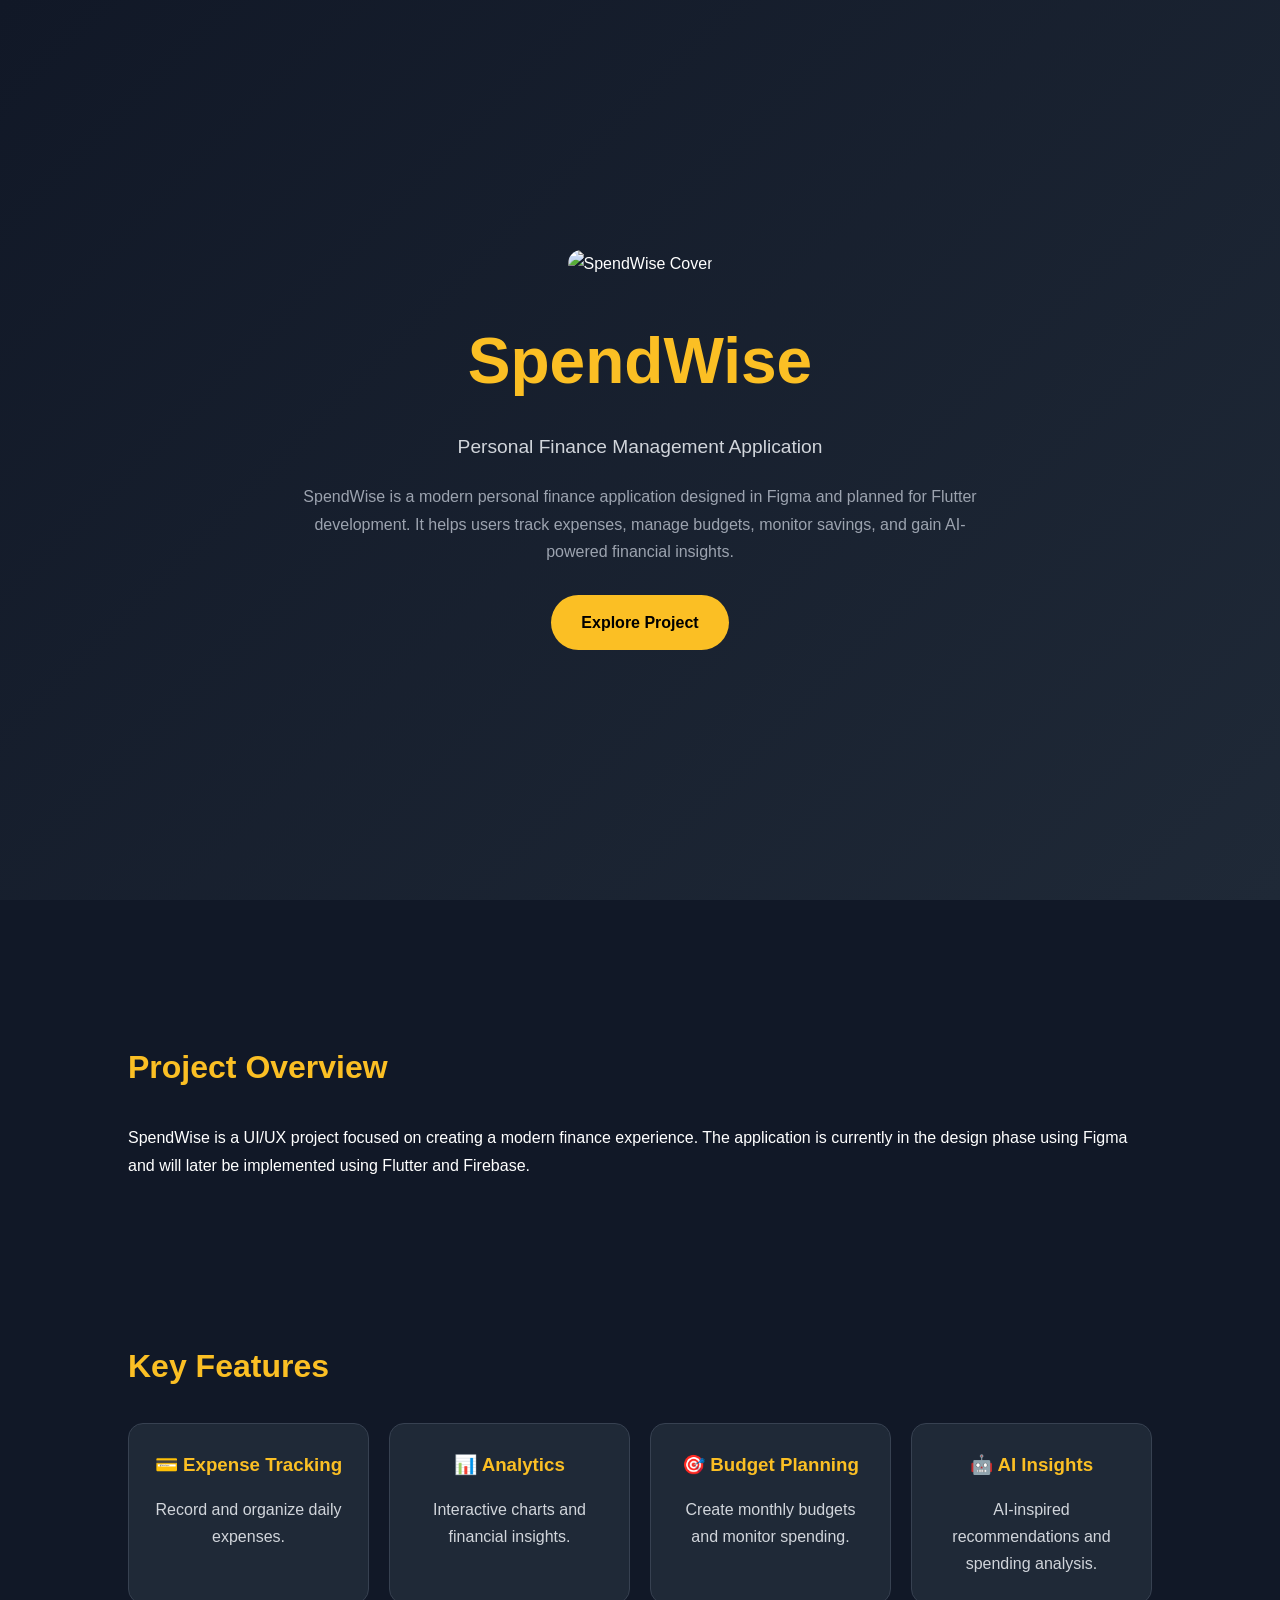
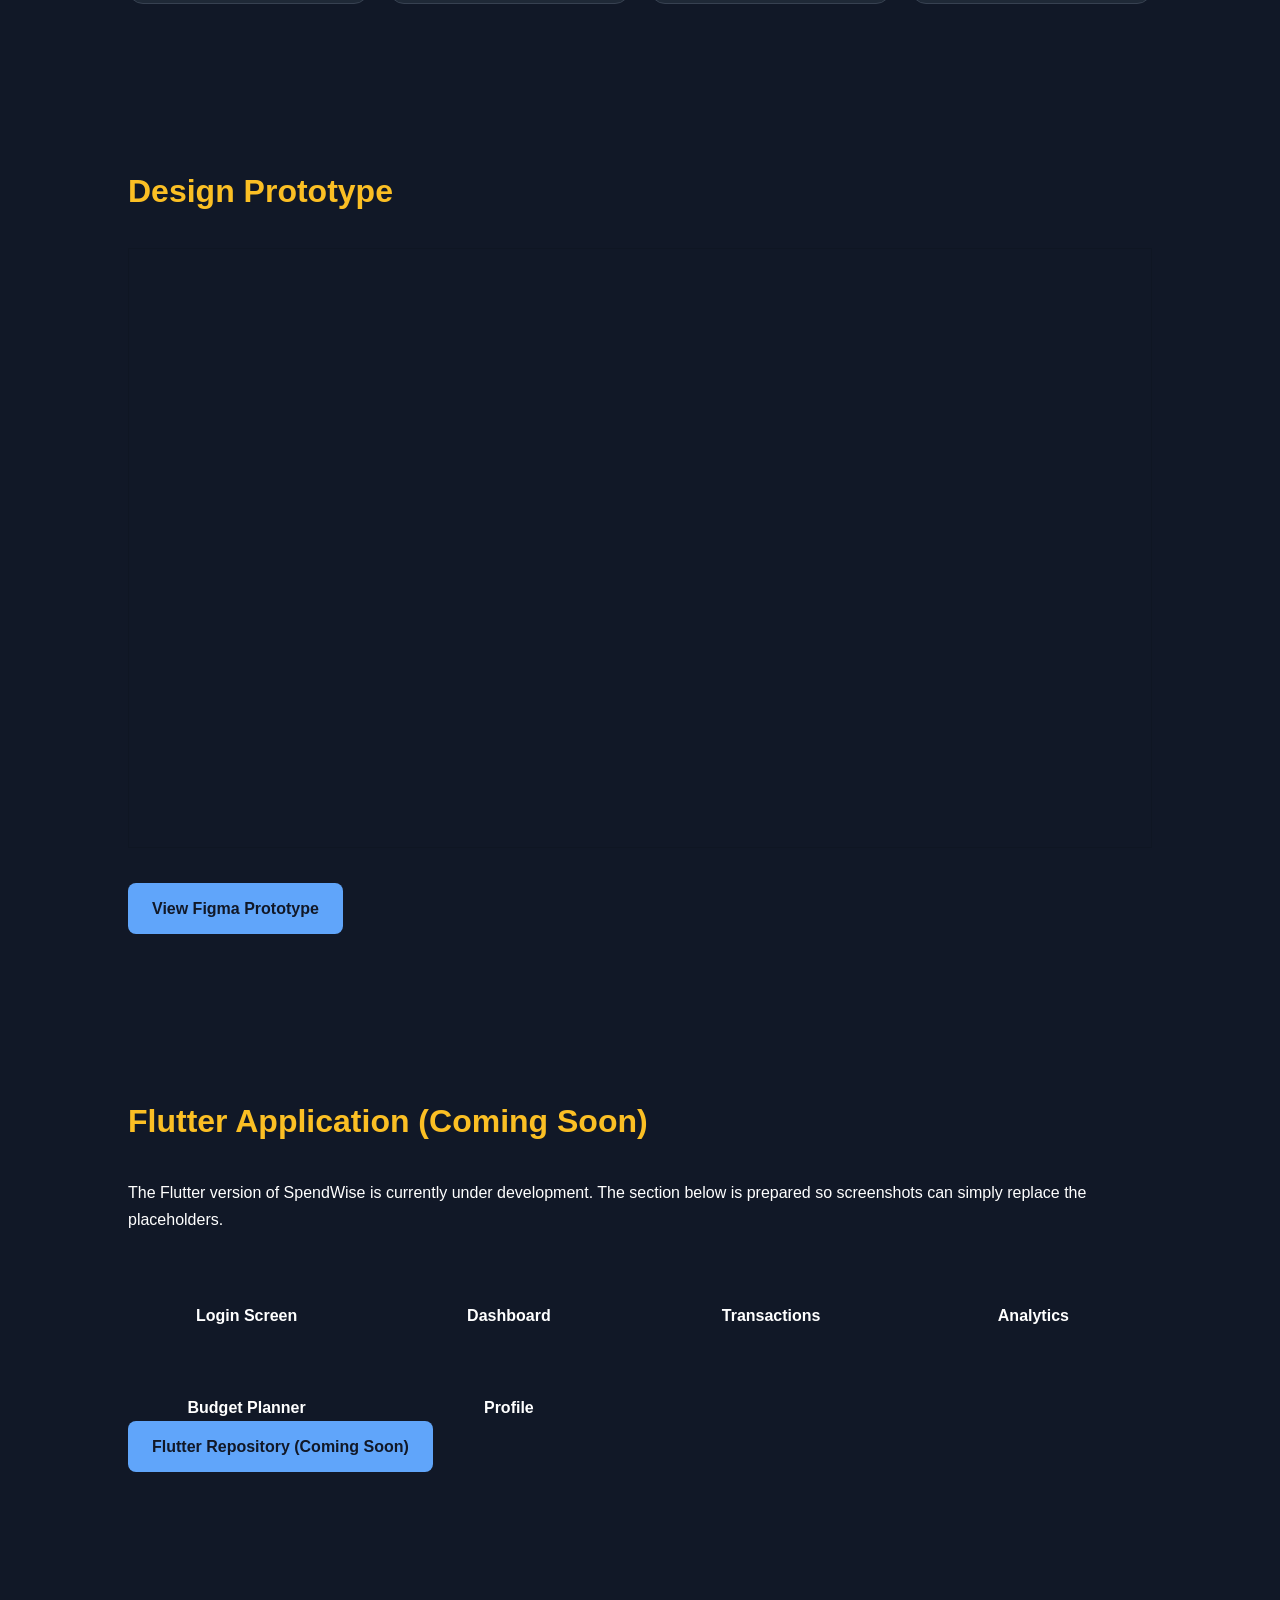
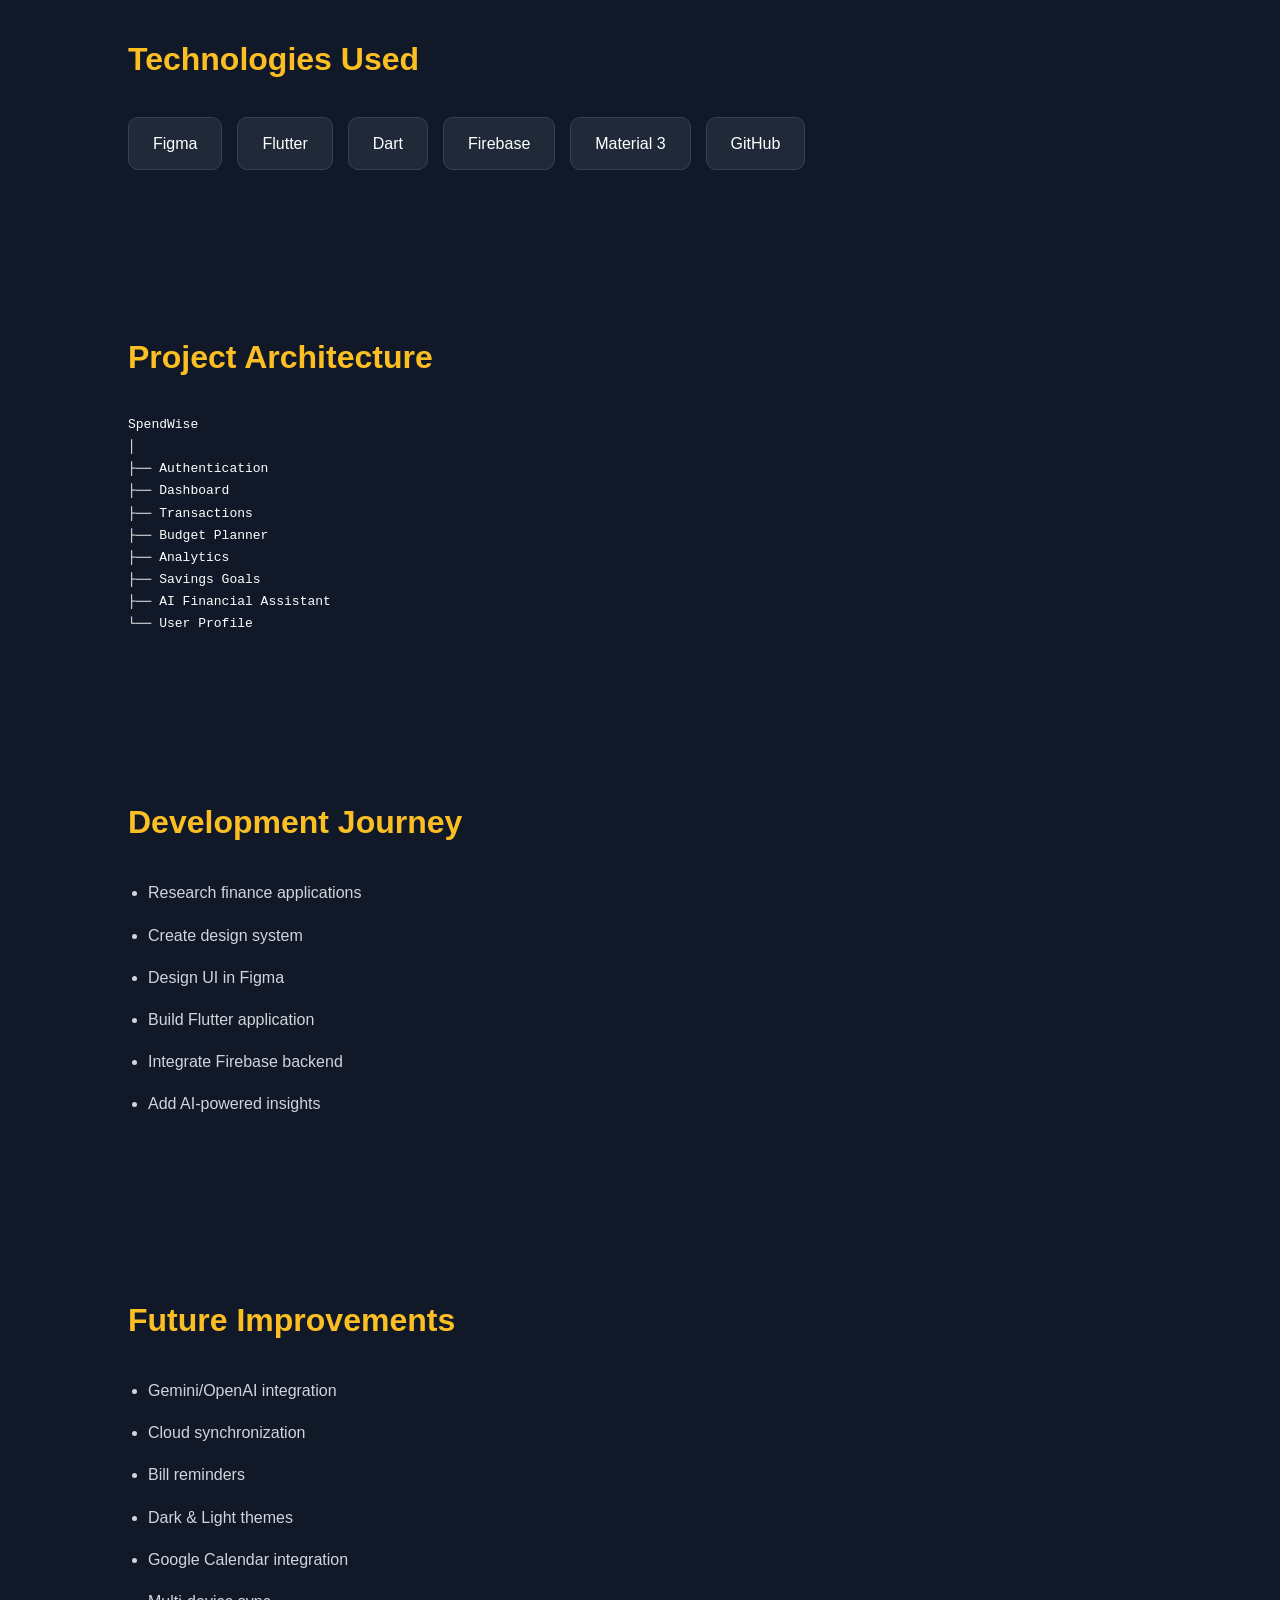
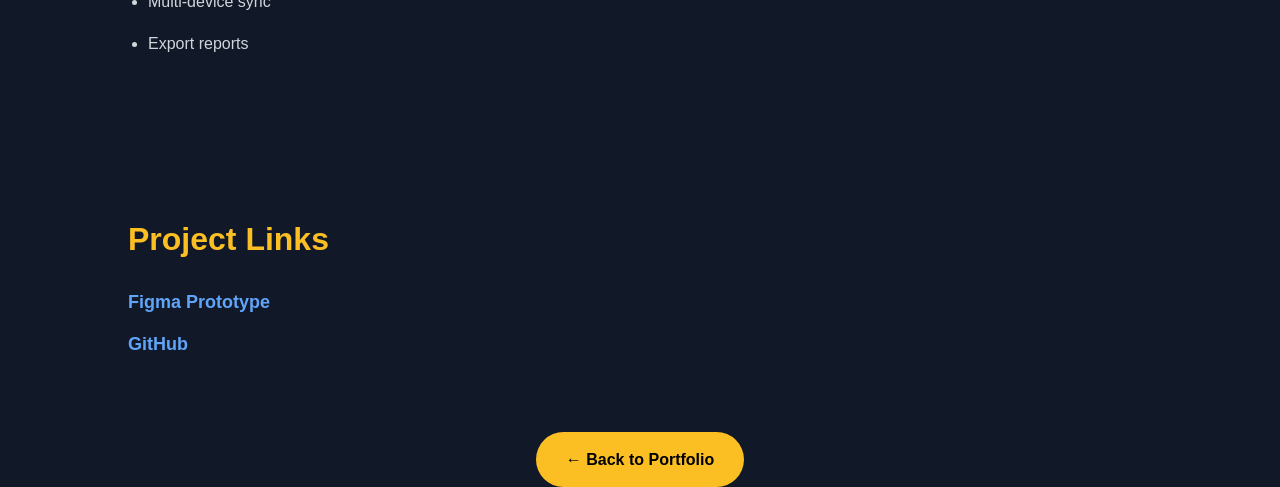
==== commit 55d6253f: "Update spendwise.html" ====
--- a/spendwise.html
+++ b/spendwise.html
@@ -204,16 +204,14 @@
 
 <p><a href="https://github.com/AMRITHA-LAL">GitHub</a></p>
 
+</section>
 <div style="text-align:center;">
 
-     <a href="index.html" class="btn">
-        ← Back to Portfolio
-    </a>
-
-</div>
-
-</section>
-
+<a href="index.html" class="btn" color="black">
+    ← Back to Portfolio
+</a>
+
+</div>
 </body>
 </html>
 
--- a/style.css
+++ b/style.css
@@ -646,20 +646,3 @@
     height:1px;
     background:#555;
     margin:25px 0;
-}
-.back-btn{
-    display:inline-block;
-    padding:12px 28px;
-    margin-top:40px;
-    background:#0077ff;
-    color:#fff;
-    text-decoration:none;
-    border-radius:10px;
-    font-weight:600;
-    transition:0.3s;
-}
-
-.back-btn:hover{
-    background:#005fcc;
-    transform:translateY(-2px);
-}
